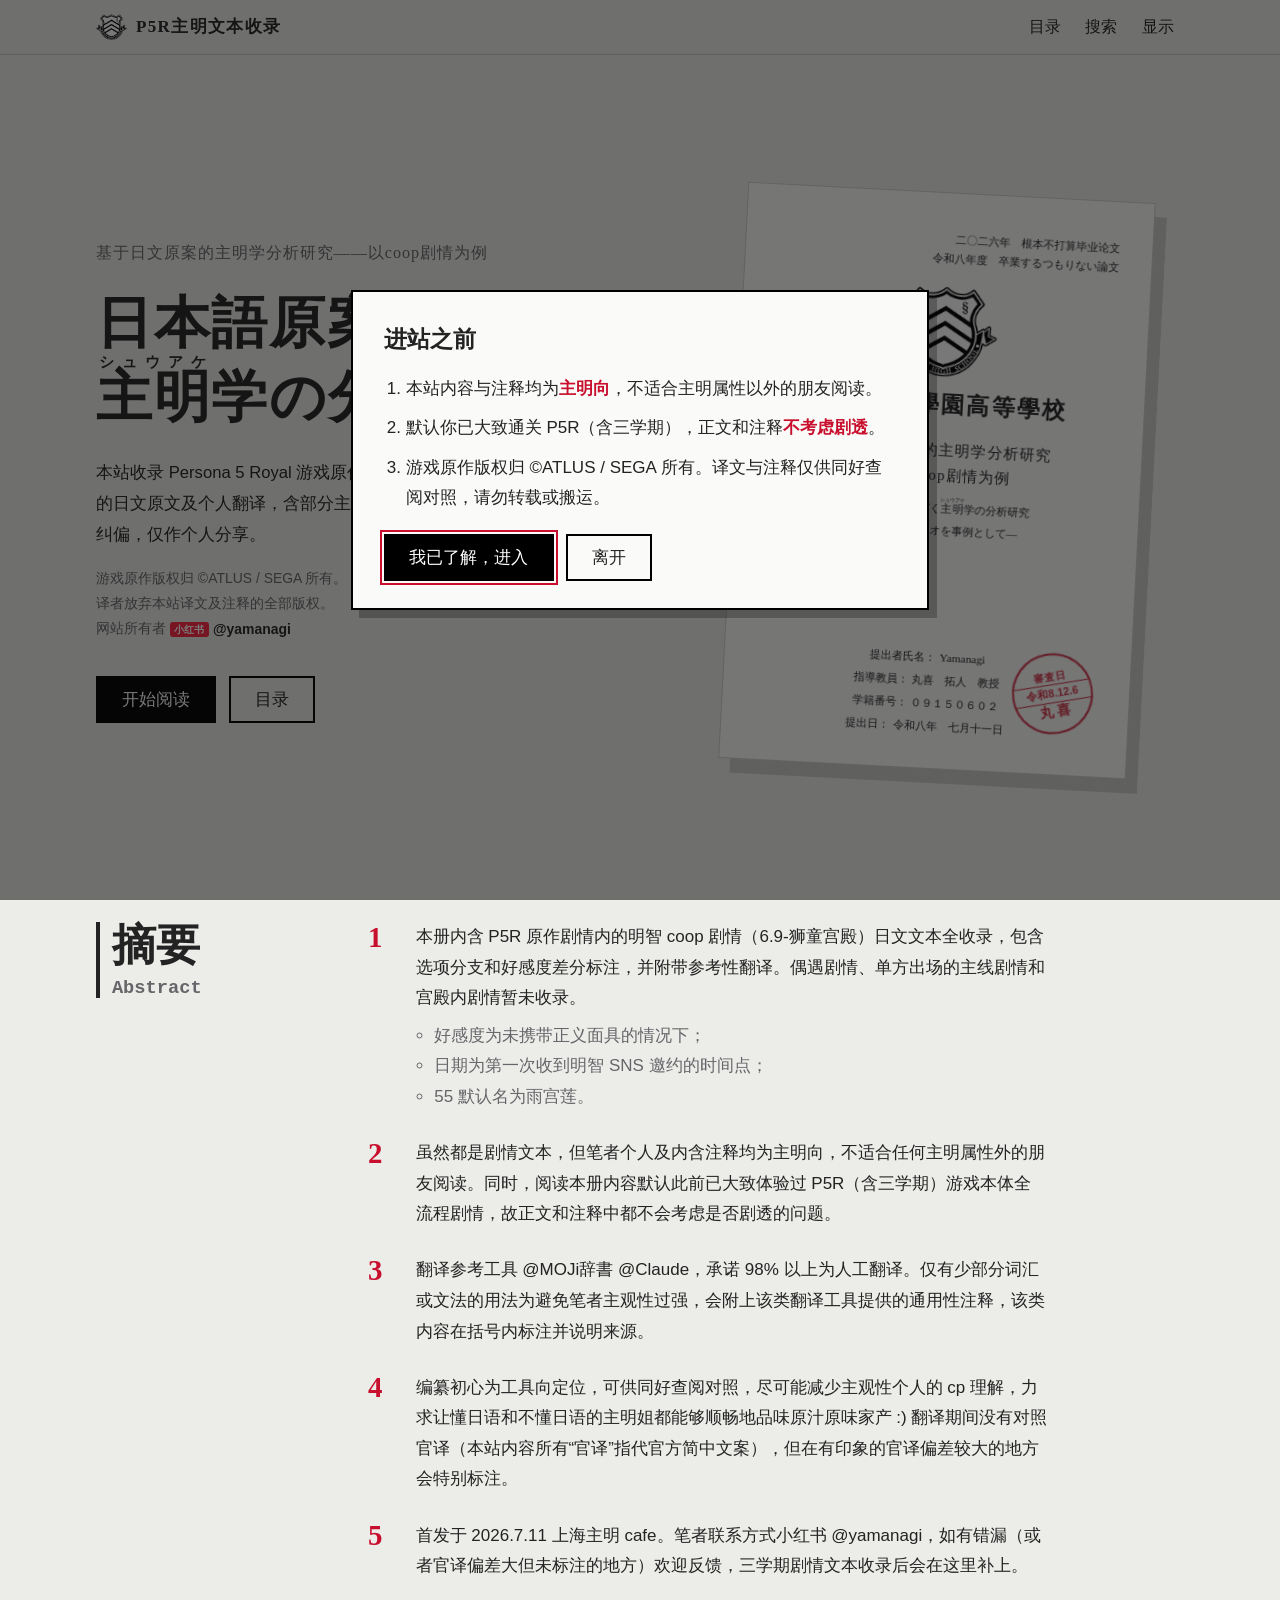
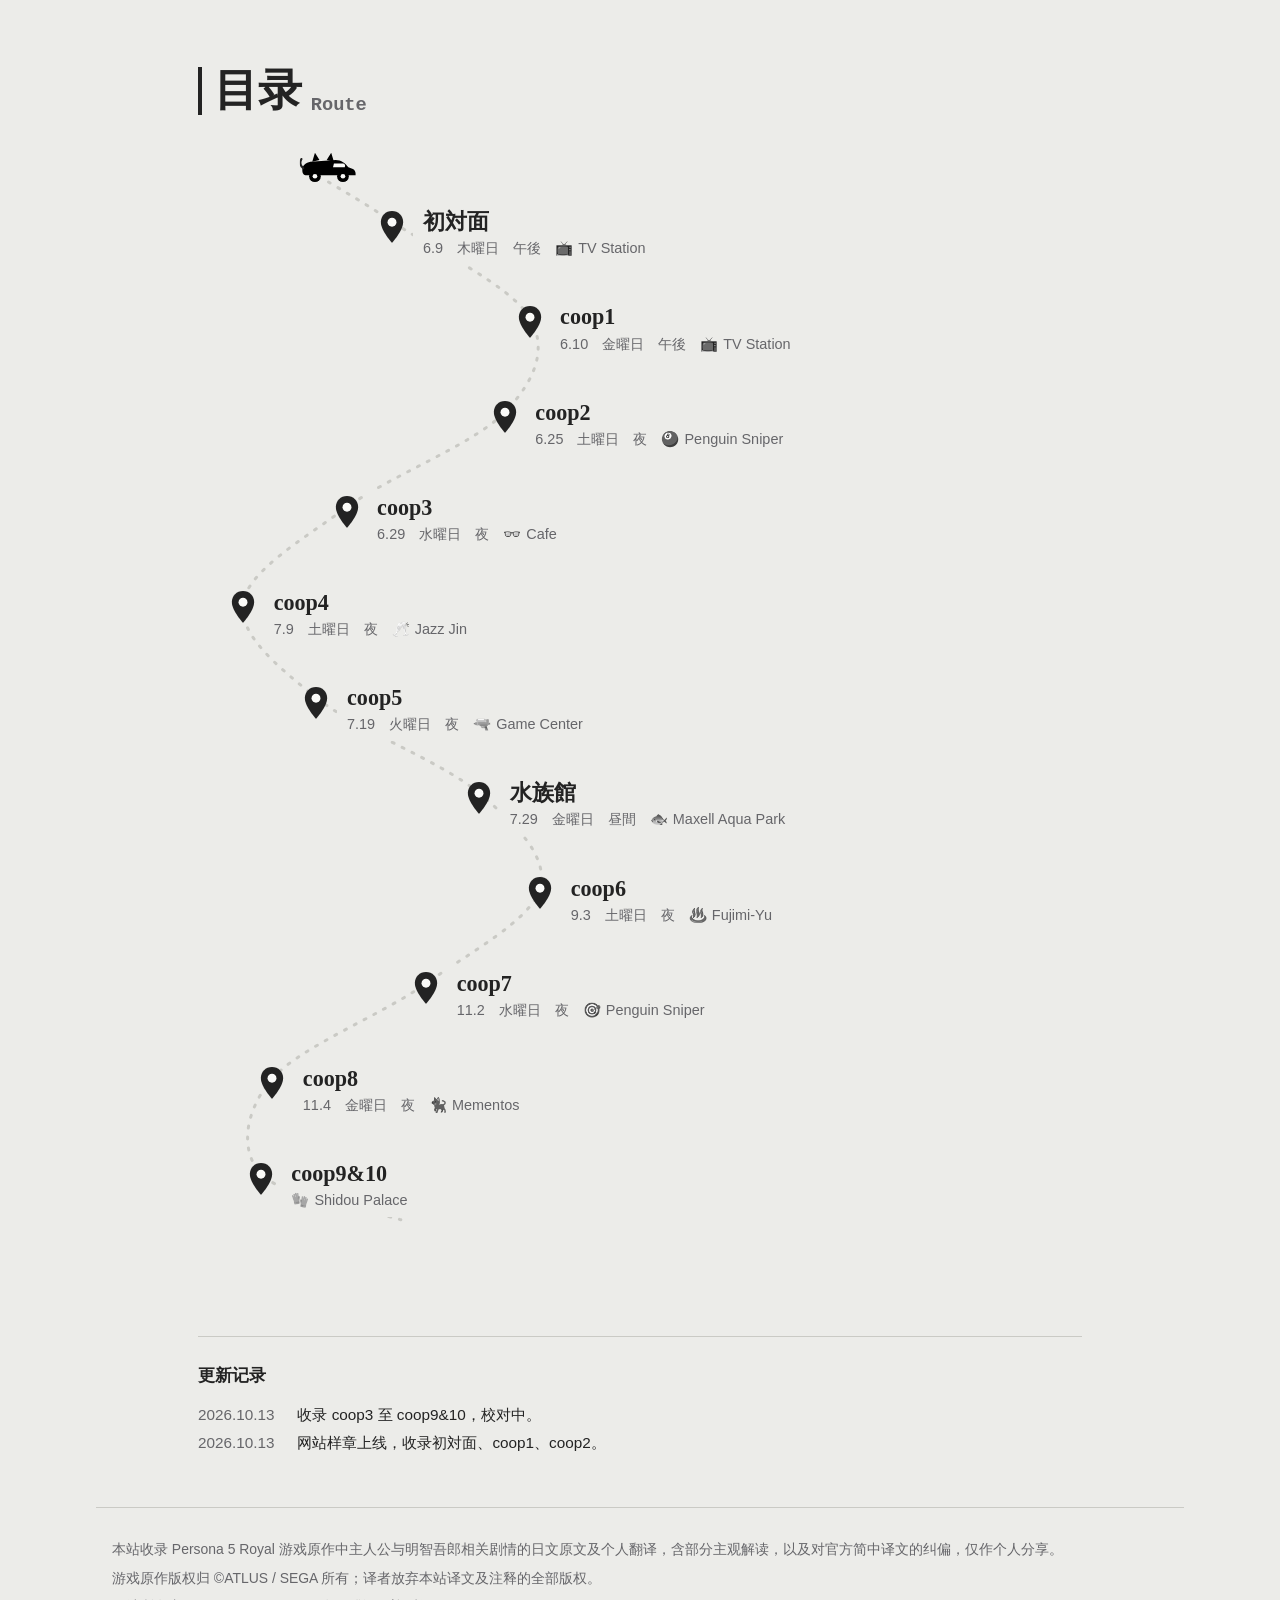
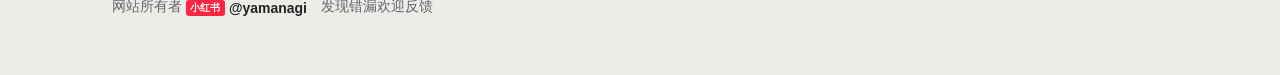
==== index.html @ 6712c5bb "P5R主明文本收录：首个测试版 收录初対面至 coop9&10 全部明智 coop 剧情的日文原文与中文参考译文。  Co-Authored-By: Claude Opus 5.5 <noreply@" ====
<!doctype html>
<html lang="zh-CN">
<head>
<meta charset="utf-8">
<meta name="viewport" content="width=device-width, initial-scale=1">
<meta name="robots" content="noindex, nofollow, noarchive">
<meta name="description" content="P5R 明智 coop 剧情日文原文与中文参考译文对照。">
<title>P5R主明文本收录</title>
<link rel="icon" href="assets/crest-96.png">
<link rel="stylesheet" href="assets/style.css?v=15">
</head>
<body>

<svg width="0" height="0" style="position:absolute" aria-hidden="true">
  <symbol id="pin" viewBox="0 0 24 32">
    <path d="M12 1C6 1 1.5 5.6 1.5 11.4 1.5 19.6 12 31 12 31s10.5-11.4 10.5-19.6C22.5 5.6 18 1 12 1Z"/>
    <circle cx="12" cy="11.5" r="4.2" fill="var(--sheet)"/>
  </symbol>
  <symbol id="catcar" viewBox="0 0 64 40">
    <path d="M14 15 17 5 22 13ZM30 13 35 5 38 15Z"/>
    <path d="M8 30C4 30 3 27 3 24 3 19 7 16 12 15L40 13C46 13 51 17 54 21L59 23C61 24 62 26 62 28V30Z"/>
    <path d="M4 22C1 20 0 16 2 12" fill="none" stroke="currentColor" stroke-width="2.4" stroke-linecap="round"/>
    <circle cx="17" cy="31" r="6.5"/><circle cx="17" cy="31" r="2.6" fill="var(--sheet)"/>
    <circle cx="48" cy="31" r="6.5"/><circle cx="48" cy="31" r="2.6" fill="var(--sheet)"/>
    <path d="M38 17H48C50 17 51 19 50 21H37Z" fill="var(--sheet)"/>
  </symbol>
</svg>

<a class="skip" href="#main">跳到正文</a>
<div class="read-progress" aria-hidden="true"></div>

<header class="site-head">
  <a class="brand" href="#/">
    <img class="brand-crest" src="assets/crest-96.png" alt="" width="30" height="26">
    <span>P5R主明文本收录</span>
  </a>
  <a class="now-chip" href="#main" hidden></a>
  <nav class="head-nav" aria-label="站点">
    <a href="#/toc">目录</a>
    <button type="button" data-open="search">搜索</button>
    <button type="button" data-open="settings">显示</button>
  </nav>
</header>

<main id="main" tabindex="-1"></main>

<footer class="site-foot">
  <p>本站收录 Persona 5 Royal 游戏原作中主人公与明智吾郎相关剧情的日文原文及个人翻译，含部分主观解读，以及对官方简中译文的纠偏，仅作个人分享。</p>
  <p>游戏原作版权归 ©ATLUS / SEGA 所有；译者放弃本站译文及注释的全部版权。</p>
  <p>网站所有者 <a class="xhs" href="https://xhslink.cn/o/3fhvT1euOXe" target="_blank" rel="noopener noreferrer"><span class="xhs-logo" aria-hidden="true">小红书</span>@yamanagi</a>　发现错漏欢迎反馈</p>
</footer>

<!-- 首页 -->
<template id="tpl-home">
  <section class="hero" aria-labelledby="hero-title">
    <div class="hero-text">
      <p class="hero-kicker">基于日文原案的主明学分析研究——以coop剧情为例</p>
      <h1 class="hero-title" id="hero-title" lang="ja">日本語原案に基づく<br><ruby>主明<rt>シュウアケ</rt></ruby>学の分析研究</h1>
      <p class="hero-sub">本站收录 Persona 5 Royal 游戏原作中主人公与明智吾郎相关剧情的日文原文及个人翻译，含部分主观解读，以及对官方简中译文的纠偏，仅作个人分享。</p>
      <p class="hero-legal">游戏原作版权归 ©ATLUS / SEGA 所有。<br>译者放弃本站译文及注释的全部版权。<br>网站所有者 <a class="xhs" href="https://xhslink.cn/o/3fhvT1euOXe" target="_blank" rel="noopener noreferrer"><span class="xhs-logo" aria-hidden="true">小红书</span>@yamanagi</a></p>
      <div class="hero-cta">
        <a class="btn-primary" data-resume href="#/read/shotaimen">开始阅读</a>
        <a class="btn-plain" href="#/toc">目录</a>
      </div>
    </div>
    <div class="hero-visual">
      <div class="cover-sheet" lang="ja">
        <p class="cs-year">二〇二六年　根本不打算毕业论文<br>令和八年度　卒業するつもりない論文</p>
        <img class="cs-crest" src="assets/crest.png" alt="私立秀尽學園高等學校 校徽" width="560" height="485">
        <p class="cs-school">私立秀尽學園高等學校</p>
        <p class="cs-title" lang="zh-CN">基于日文原案的主明学分析研究<span>——以coop剧情为例</span></p>
        <p class="cs-title-ja">日本語原案に基づく<ruby>主明<rt>シュウアケ</rt></ruby>学の分析研究<span>―コープシナリオを事例として―</span></p>
        <dl class="cs-meta">
          <div><dt>提出者氏名</dt><dd>Yamanagi</dd></div>
          <div><dt>指導教員</dt><dd>丸喜　拓人　教授</dd></div>
          <div><dt>学籍番号</dt><dd>０９１５０６０２</dd></div>
          <div><dt>提出日</dt><dd>令和八年　七月十一日</dd></div>
        </dl>
        <span class="hanko" aria-hidden="true">
          <span class="hk-top">審査日</span>
          <span class="hk-date" data-today>令和8.7.11</span>
          <span class="hk-name">丸喜</span>
        </span>
      </div>
    </div>
  </section>


  <section class="abstract" aria-labelledby="abs-title">
    <h2 class="sec-title" id="abs-title">摘要<span lang="en">Abstract</span></h2>
    <ol class="abs-list">
      <li>本册内含 P5R 原作剧情内的明智 coop 剧情（6.9-狮童宫殿）日文文本全收录，包含选项分支和好感度差分标注，并附带参考性翻译。偶遇剧情、单方出场的主线剧情和宫殿内剧情暂未收录。
        <ul>
          <li>好感度为未携带正义面具的情况下；</li>
          <li>日期为第一次收到明智 SNS 邀约的时间点；</li>
          <li>55 默认名为雨宫莲。</li>
        </ul>
      </li>
      <li>虽然都是剧情文本，但笔者个人及内含注释均为主明向，不适合任何主明属性外的朋友阅读。同时，阅读本册内容默认此前已大致体验过 P5R（含三学期）游戏本体全流程剧情，故正文和注释中都不会考虑是否剧透的问题。</li>
      <li>翻译参考工具 @MOJi辞書 @Claude，承诺 98% 以上为人工翻译。仅有少部分词汇或文法的用法为避免笔者主观性过强，会附上该类翻译工具提供的通用性注释，该类内容在括号内标注并说明来源。</li>
      <li>编纂初心为工具向定位，可供同好查阅对照，尽可能减少主观性个人的 cp 理解，力求让懂日语和不懂日语的主明姐都能够顺畅地品味原汁原味家产 :) 翻译期间没有对照官译（本站内容所有“官译”指代官方简中文案），但在有印象的官译偏差较大的地方会特别标注。</li>
      <li>首发于 2026.7.11 上海主明 cafe。笔者联系方式小红书 @yamanagi，如有错漏（或者官译偏差大但未标注的地方）欢迎反馈，三学期剧情文本收录后会在这里补上。</li>
    </ol>
  </section>

  <section class="toc" id="toc" aria-labelledby="toc-title">
    <h2 class="sec-title" id="toc-title">目录<span lang="en">Route</span></h2>
    <div class="route-wrap">
      <svg class="route-line" aria-hidden="true"><path class="route-base"/><path class="route-done"/></svg>
      <svg class="route-car" aria-hidden="true"><use href="#catcar"/></svg>
      <ol class="route" id="route"></ol>
    </div>
  </section>

  <section class="log" aria-labelledby="log-title">
    <h2 class="log-title" id="log-title">更新记录</h2>
    <ul class="log-list">
      <li><time datetime="2026-10-13">2026.10.13</time>收录 coop3 至 coop9&amp;10，校对中。</li>
      <li><time datetime="2026-10-13">2026.10.13</time>网站样章上线，收录初対面、coop1、coop2。</li>
    </ul>
  </section>
</template>

<!-- 阅读页 -->
<template id="tpl-reader">
  <article class="reader">
    <header class="ch-head">
      <h1 class="stamp" id="ch-title"></h1>
      <p class="ch-place"></p>
    </header>
    <div class="toolbar" role="toolbar" aria-label="阅读设置">
      <div class="seg" role="group" aria-label="显示语言">
        <button type="button" data-mode="pair">对照</button>
        <button type="button" data-mode="zh">中文</button>
        <button type="button" data-mode="ja" lang="ja">日本語</button>
      </div>
      <button type="button" class="tg" data-toggle="notes">注释</button>
      <button type="button" class="tg" data-toggle="allopts">选项全展开</button>
      <button type="button" class="tb-chapters" data-open="chapters">章节</button>
      <span class="hint">点日文句子可看译文</span>
    </div>
    <div class="ch-body"></div>
    <nav class="ch-end" aria-label="章节"></nav>
  </article>
</template>

<!-- 换日过场 -->
<div class="daychange" aria-hidden="true" hidden>
  <div class="dc-band"></div>
  <div class="dc-old"></div>
  <div class="dc-new"></div>
</div>

<!-- 发言操作菜单 -->
<div class="turn-menu" role="menu" hidden>
  <button type="button" role="menuitem" data-act="copy">复制这句</button>
  <button type="button" role="menuitem" data-act="link">复制链接</button>
</div>
<div class="toast" role="status" aria-live="polite"></div>

<!-- 成就（仿 Steam 解锁提示） -->
<div class="achv" role="status" aria-live="polite" hidden></div>

<!-- 进站须知 -->
<dialog id="gate" class="dlg gate" aria-labelledby="gate-title">
  <h2 id="gate-title">进站之前</h2>
  <ol>
    <li>本站内容与注释均为<strong>主明向</strong>，不适合主明属性以外的朋友阅读。</li>
    <li>默认你已大致通关 P5R（含三学期），正文和注释<strong>不考虑剧透</strong>。</li>
    <li>游戏原作版权归 ©ATLUS / SEGA 所有。译文与注释仅供同好查阅对照，请勿转载或搬运。</li>
  </ol>
  <div class="dlg-actions">
    <button type="button" class="btn-primary" data-gate="ok">我已了解，进入</button>
    <button type="button" class="btn-plain" data-gate="leave">离开</button>
  </div>
</dialog>

<!-- 章节抽屉 -->
<dialog id="chapters" class="drawer" aria-labelledby="drawer-title">
  <div class="drawer-head">
    <h2 id="drawer-title">章节</h2>
    <form method="dialog"><button class="btn-plain">关闭</button></form>
  </div>
  <ol class="drawer-list"></ol>
</dialog>

<!-- 搜索 -->
<dialog id="search" class="dlg search" aria-labelledby="search-title">
  <form method="dialog" class="search-form" role="search">
    <h2 id="search-title" class="visually-hidden">搜索</h2>
    <input type="search" name="q" autocomplete="off" placeholder="搜日文或中文，比如「探偵の勘」" aria-label="搜索内容">
    <button type="submit" class="btn-plain" value="close">关闭</button>
  </form>
  <p class="search-status" aria-live="polite"></p>
  <div class="search-results"></div>
</dialog>

<!-- 显示设置 -->
<dialog id="settings" class="dlg settings" aria-labelledby="settings-title">
  <h2 id="settings-title">显示</h2>
  <fieldset>
    <legend>字号</legend>
    <label><input type="radio" name="size" value="s">小</label>
    <label><input type="radio" name="size" value="m">中</label>
    <label><input type="radio" name="size" value="l">大</label>
  </fieldset>
  <fieldset>
    <legend>配色</legend>
    <label><input type="radio" name="theme" value="auto">跟随系统</label>
    <label><input type="radio" name="theme" value="light">浅色</label>
    <label><input type="radio" name="theme" value="dark">深色</label>
  </fieldset>
  <form method="dialog" class="dlg-actions"><button class="btn-plain">完成</button></form>
</dialog>

<script src="assets/app.js?v=15"></script>
</body>
</html>
---- assets/style.css ----
/* P5R主明文本收录 —— 明智 coop 日中对照
   基调：印刷纸本的黑白灰 + P5 红点缀。
   动效只用在「剧情里发生了什么」或「读者做了什么」的地方：换日、收到 SNS、coop 升级、选择选项、翻页。 */

:root {
  --desk: #ECECE9;
  --sheet: #FAFAF8;
  --ink: #232323;
  --ink-soft: #66666A;
  --rule: #CACAC5;
  --panel: #E3E3DF;
  --red: #C8102E;
  --red-fixed: #D0102B;
  --choice-bg: #000;
  --choice-fg: #FFF;
  --mark: rgba(200, 16, 46, .16);
  --hl: rgba(200, 16, 46, .07);

  --fs: 17px;
  --gutter: 2.5rem;
  --head-h: 3.25rem;
  --wide: 64rem;
  --ease-out: cubic-bezier(.16, 1, .3, 1);
  --ease-snap: cubic-bezier(.7, 0, .2, 1);
  --ease-pop: cubic-bezier(.2, 1.5, .45, 1);

  --sans-zh: "PingFang SC", "Hiragino Sans GB", "Microsoft YaHei", "Noto Sans CJK SC", "Source Han Sans SC", sans-serif;
  --sans-ja: "Hiragino Sans", "Hiragino Kaku Gothic ProN", "Yu Gothic", YuGothic, Meiryo, "Noto Sans CJK JP", "Source Han Sans JP", sans-serif;
  --serif-zh: "Songti SC", STSong, SimSun, "Noto Serif CJK SC", "Source Han Serif SC", serif;
  --serif-ja: "Hiragino Mincho ProN", "Yu Mincho", YuMincho, "Noto Serif CJK JP", "Source Han Serif JP", serif;
  --typewriter: "American Typewriter", "Courier New", Courier, monospace;

  color-scheme: light;
}

@media (prefers-color-scheme: dark) {
  :root:not([data-theme="light"]) {
    --desk: #151515;
    --sheet: #1D1D1C;
    --ink: #E6E6E2;
    --ink-soft: #A2A29E;
    --rule: #3A3A38;
    --panel: #292927;
    --red: #FF5263;
    --choice-bg: #F2F2F0;
    --choice-fg: #000;
    --mark: rgba(255, 82, 99, .24);
    --hl: rgba(255, 82, 99, .1);
    color-scheme: dark;
  }
}
:root[data-theme="dark"] {
  --desk: #151515;
  --sheet: #1D1D1C;
  --ink: #E6E6E2;
  --ink-soft: #A2A29E;
  --rule: #3A3A38;
  --panel: #292927;
  --red: #FF5263;
  --choice-bg: #F2F2F0;
  --choice-fg: #000;
  --mark: rgba(255, 82, 99, .24);
  --hl: rgba(255, 82, 99, .1);
  color-scheme: dark;
}
:root[data-size="s"] { --fs: 15.5px; }
:root[data-size="l"] { --fs: 19px; }

/* ---------- 基础 ---------- */
*, *::before, *::after { box-sizing: border-box; }
html { font-size: var(--fs); -webkit-text-size-adjust: 100%; scroll-padding-top: calc(var(--head-h) + 4rem); }
body {
  margin: 0;
  background: var(--desk);
  color: var(--ink);
  font-family: var(--sans-zh);
  line-height: 1.8;
  font-kerning: normal;
}
[lang="ja"] { font-family: var(--sans-ja); }
[lang="en"] { font-family: var(--typewriter); }
a { color: inherit; }
button, input { font: inherit; color: inherit; }
button { cursor: pointer; }
img { max-width: 100%; height: auto; }
:focus-visible { outline: 2px solid var(--red); outline-offset: 2px; }
main:focus { outline: none; }
.visually-hidden { position: absolute; width: 1px; height: 1px; overflow: hidden; clip: rect(0 0 0 0); white-space: nowrap; }
.skip { position: absolute; left: 16px; top: -3rem; z-index: 90; background: var(--choice-bg); color: var(--choice-fg); padding: .3rem .8rem; }
.skip:focus { top: .5rem; }

.btn-primary, .btn-plain {
  display: inline-block;
  padding: .5em 1.4em;
  border: 2px solid var(--choice-bg);
  text-decoration: none;
  line-height: 1.5;
  white-space: nowrap;
  background: transparent;
  transition: transform .18s var(--ease-out), background-color .18s, border-color .18s, color .18s;
}
.btn-primary { background: var(--choice-bg); color: var(--choice-fg); }
.btn-primary:hover { background: var(--red); border-color: var(--red); color: #fff; }
.btn-plain:hover { border-color: var(--red); color: var(--red); }
.btn-primary:active, .btn-plain:active { transform: translateY(1px) scale(.98); }

.skeleton {
  display: inline-block;
  width: 100%;
  height: 1em;
  vertical-align: middle;
  background: linear-gradient(90deg, var(--panel) 25%, var(--rule) 50%, var(--panel) 75%);
  background-size: 200% 100%;
}
.skeleton.short { width: 60%; }
@media (prefers-reduced-motion: no-preference) {
  .skeleton { animation: shimmer 1.3s linear infinite; }
  @keyframes shimmer { to { background-position: -200% 0; } }
}

/* ---------- 页眉页脚 ---------- */
.site-head {
  position: sticky;
  top: 0;
  z-index: 30;
  height: var(--head-h);
  display: flex;
  align-items: center;
  gap: 1rem;
  padding: 0 max(16px, calc((100vw - var(--wide)) / 2));
  background: var(--desk);
  border-bottom: 1px solid var(--rule);
  view-transition-name: site-head;
}
.brand { display: flex; align-items: center; gap: .55rem; min-width: 0; text-decoration: none; font-family: var(--serif-zh); font-weight: 700; letter-spacing: .08em; }
.brand-crest { width: 1.8rem; height: auto; flex-shrink: 0; }
.brand span, .head-nav a, .head-nav button, .now-chip { white-space: nowrap; }
.now-chip {
  display: inline-flex;
  align-items: center;
  gap: .5rem;
  padding: .1rem .9rem .15rem .7rem;
  background: var(--choice-bg);
  color: var(--choice-fg);
  font-size: .82rem;
  text-decoration: none;
  clip-path: polygon(4% 0, 100% 0, 96% 100%, 0 100%);
}
.now-chip[hidden] { display: none; }
.now-chip b { font-family: "Arial Black", Impact, sans-serif; letter-spacing: .02em; }
@media (prefers-reduced-motion: no-preference) {
  .now-chip:not([hidden]) { animation: chip-in .3s var(--ease-out); }
  @keyframes chip-in { from { opacity: 0; transform: translateY(-.6rem) skewX(-10deg); } }
}
.head-nav { display: flex; gap: .25rem; flex-shrink: 0; margin-left: auto; }
.head-nav a, .head-nav button { border: 0; background: none; padding: .3rem .6rem; text-decoration: none; font-size: .94rem; }
.head-nav a:hover, .head-nav button:hover { color: var(--red); }

.read-progress {
  position: fixed;
  left: 0;
  right: 0;
  top: calc(var(--head-h) - 1px);
  z-index: 31;
  height: 3px;
  background: var(--red);
  transform-origin: 0 50%;
  transform: scaleX(0);
  pointer-events: none;
  display: none;
}
body.reading .read-progress { display: block; }
@supports (animation-timeline: scroll()) {
  body.reading .read-progress { animation: progress linear both; animation-timeline: scroll(root block); }
  @keyframes progress { to { transform: scaleX(1); } }
}

main { display: block; min-height: 70vh; padding: 2rem 16px 3rem; }
.site-foot { max-width: var(--wide); margin: 0 auto; padding: 1.5rem 16px 3rem; border-top: 1px solid var(--rule); color: var(--ink-soft); font-size: .82rem; }
.site-foot p { margin: .2rem 0; }

/* 页面切换：P5 式斜切 */
@media (prefers-reduced-motion: no-preference) {
  ::view-transition-old(root) { animation: vt-old .46s var(--ease-snap) both; }
  ::view-transition-new(root) { animation: vt-new .46s var(--ease-snap) both; }
  @keyframes vt-old { to { transform: translateX(-3%); opacity: .5; } }
  @keyframes vt-new {
    from { clip-path: polygon(0 0, 0 0, -30% 100%, -30% 100%); }
    to { clip-path: polygon(0 0, 130% 0, 100% 100%, -30% 100%); }
  }
}

/* ---------- 首页：主视觉 ---------- */
.hero {
  max-width: var(--wide);
  min-height: min(46rem, calc(100dvh - var(--head-h) - 2rem));
  margin: 0 auto 3rem;
  display: grid;
  grid-template-columns: 1.1fr 1fr;
  align-items: center;
  gap: 3rem;
}
.hero-kicker { margin: 0 0 1.1rem; font-family: var(--serif-zh); font-size: .95rem; letter-spacing: .06em; color: var(--ink-soft); }
.hero-title { margin: 0; font-family: var(--serif-ja); font-size: clamp(2.2rem, 4.4vw, 3.4rem); font-weight: 800; line-height: 1.32; letter-spacing: .03em; }
.hero-title rt { font-size: .26em; font-weight: 600; letter-spacing: .12em; }
.hero-sub { max-width: 30em; margin: 1.4rem 0 0; font-size: .98rem; line-height: 1.85; }
.hero-legal { max-width: 34em; margin: .9rem 0 0; color: var(--ink-soft); font-size: .82rem; line-height: 1.8; }
.xhs { display: inline-flex; align-items: center; gap: .3em; color: var(--ink); text-decoration: none; font-weight: 600; }
.xhs:hover { color: var(--red); }
.xhs-logo { display: inline-block; padding: .08em .38em; border-radius: 3px; background: #FF2442; color: #fff; font-size: .72em; font-weight: 700; line-height: 1.35; letter-spacing: .04em; }
.hero-cta { display: flex; flex-wrap: wrap; gap: .8rem; margin-top: 2rem; }

.hero-visual { display: grid; place-items: center; perspective: 1100px; padding: 1rem 0; }
.cover-sheet {
  --rx: 0deg;
  --ry: 0deg;
  position: relative;
  width: min(100%, 24rem);
  aspect-ratio: 210 / 297;
  padding: 2.2rem 1.9rem 1.8rem;
  display: flex;
  flex-direction: column;
  align-items: center;
  text-align: center;
  background: #FBFBFA;
  color: #222;
  border: 1px solid #CFCFCB;
  box-shadow: 12px 14px 0 rgba(0, 0, 0, .14);
  font-family: var(--serif-ja);
  font-size: .78rem;
  line-height: 1.7;
  transform: rotate(3deg) rotateX(var(--rx)) rotateY(var(--ry));
  transition: transform .6s var(--ease-out);
}
.cover-sheet.tracking { transition-duration: .12s; }
.cover-sheet [lang="zh-CN"] { font-family: var(--serif-zh); }
.cs-year { align-self: flex-end; margin: 0; text-align: right; font-size: .82em; }
.cs-crest { width: 6.2rem; margin: 1.1rem 0 .7rem; }
.cs-school { margin: 0; font-size: 1.75em; font-weight: 700; letter-spacing: .1em; line-height: 1.3; }
.cs-title { margin: 1.1rem 0 0; font-size: 1.12em; letter-spacing: .08em; line-height: 1.7; }
.cs-title span, .cs-title-ja span { display: block; }
.cs-title-ja { margin: .5rem 0 0; font-size: .86em; line-height: 1.9; }
.cs-title-ja rt { font-size: .4em; letter-spacing: 0; }
.cs-meta { margin: auto 0 0; font-size: .86em; line-height: 2; }
.cs-meta div { display: flex; justify-content: center; gap: .3em; }
.cs-meta dt::after { content: "："; }
.cs-meta dd { margin: 0; }
/* 仿日式日付印：上「審査日」、中间当天日期、下「丸喜」 */
.hanko {
  position: absolute;
  right: 9%;
  bottom: 7%;
  width: 5em;
  height: 5em;
  display: grid;
  grid-template-rows: 1fr auto 1fr;
  overflow: hidden;
  border: .17em solid var(--red-fixed);
  border-radius: 50%;
  color: var(--red-fixed);
  font-family: var(--sans-ja);
  font-size: .95rem;
  line-height: 1;
  text-align: center;
  transform: rotate(-12deg);
  opacity: .88;
  mix-blend-mode: multiply;
}
.hk-top { align-self: end; padding-bottom: .22em; font-size: .62em; font-weight: 700; letter-spacing: .12em; }
.hk-date { padding: .3em 0 .26em; border-top: .1em solid; border-bottom: .1em solid; font-size: .66em; font-weight: 800; letter-spacing: .01em; font-variant-numeric: tabular-nums; white-space: nowrap; }
.hk-name { align-self: start; padding-top: .2em; font-family: var(--serif-ja); font-size: .86em; font-weight: 800; letter-spacing: .18em; text-indent: .18em; }
@media (prefers-reduced-motion: no-preference) {
  .hanko { animation: hanko .5s var(--ease-pop) .8s both; }
  @keyframes hanko { from { opacity: 0; transform: rotate(-26deg) scale(2.3); } }
}


/* ---------- 首页：摘要 ---------- */
.sec-title {
  display: flex;
  align-items: baseline;
  gap: .2em;
  margin: 0 0 1.8rem;
  padding-left: .7rem;
  border-left: 4px solid var(--ink);
  font-family: var(--serif-zh);
  font-size: 2.6rem;
  font-weight: 700;
  line-height: 1.1;
}
.sec-title span { font-size: 1.1rem; color: var(--ink-soft); transform: translateY(.25em); }
.abstract { max-width: var(--wide); margin: 0 auto 5rem; display: grid; grid-template-columns: 13rem 1fr; gap: 1rem 3rem; align-items: start; }
.abstract .sec-title { position: sticky; top: calc(var(--head-h) + 2rem); flex-direction: column; gap: .4rem; }
.abstract .sec-title span { transform: none; }
.abs-list { counter-reset: abs; list-style: none; margin: 0; padding: 0; display: grid; gap: 1.5rem; max-width: 40rem; }
.abs-list > li { counter-increment: abs; position: relative; padding-left: 2.8rem; }
.abs-list > li::before {
  content: counter(abs);
  position: absolute;
  left: 0;
  top: -.15rem;
  font-family: Georgia, "Times New Roman", serif;
  font-size: 1.7rem;
  font-weight: 700;
  line-height: 1.2;
  color: var(--red);
}
.abs-list ul { margin: .4rem 0 0; padding-left: 1.1em; color: var(--ink-soft); }

/* ---------- 首页：路线图目录 ---------- */
.toc { max-width: 52rem; margin: 0 auto 4rem; }
.route-wrap { position: relative; }
.route-line, .route-car { position: absolute; pointer-events: none; }
.route-line { inset: 0; width: 100%; height: 100%; overflow: visible; }
.route-line path { fill: none; stroke-linecap: round; }
.route-base { stroke: var(--rule); stroke-width: 3; stroke-dasharray: 2 9; }
.route-done { stroke: var(--ink); stroke-width: 3.5; }
.route-car { left: 0; top: 0; width: 3.4rem; height: 2.2rem; color: var(--ink); offset-anchor: 50% 92%; offset-rotate: 0deg; z-index: 2; }
.route { position: relative; z-index: 1; list-style: none; margin: 0; padding: 3.4rem 0 1rem; }
.stop { --x: var(--xd); position: relative; min-height: 5.6rem; }
.pin {
  position: absolute;
  left: var(--x);
  top: .35rem;
  width: 1.5rem;
  height: 2rem;
  color: var(--ink);
  fill: currentColor;
  transform: translateX(-50%);
  transition: transform .25s var(--ease-pop), color .2s;
}
.stop.off .pin { color: var(--rule); }
.stop.here .pin { color: var(--red); }
.stop-link {
  position: relative;
  isolation: isolate;
  display: inline-block;
  margin-left: calc(var(--x) + 1.2rem);
  padding: .15rem .9rem .35rem .6rem;
  background: var(--desk);
  text-decoration: none;
  line-height: 1.45;
}
a.stop-link::before {
  content: "";
  position: absolute;
  inset: 0;
  z-index: -1;
  background: var(--choice-bg);
  transform: scaleX(0) skewX(-12deg);
  transform-origin: left;
  transition: transform .28s var(--ease-snap);
}
a.stop-link:hover::before, a.stop-link:focus-visible::before { transform: scaleX(1) skewX(-12deg); }
a.stop-link:hover, a.stop-link:focus-visible { color: var(--choice-fg); }
a.stop-link:hover .stop-meta, a.stop-link:focus-visible .stop-meta { color: inherit; }
.stop:has(a.stop-link:hover) .pin { transform: translate(-50%, -.35rem); color: var(--red); }
.stop-title { display: block; font-family: var(--serif-ja); font-size: 1.3rem; font-weight: 700; }
.stop-meta { display: block; font-size: .85rem; color: var(--ink-soft); }
.stop-place { display: inline-flex; gap: .35em; align-items: baseline; }
.stop-ico { filter: grayscale(1); }
.stop.off .stop-link { color: var(--ink-soft); }
.stop-tag { margin-left: .6em; padding: 0 .45em; font-family: var(--sans-zh); font-size: .72rem; font-weight: 400; vertical-align: .2em; border: 1px solid var(--rule); }
.stop.here .stop-tag { border-color: var(--red); color: var(--red); }
a.stop-link:hover .stop-tag { border-color: currentColor; color: inherit; }

.log { max-width: 52rem; margin: 0 auto; padding-top: 1.4rem; border-top: 1px solid var(--rule); }
.log-title { margin: 0 0 .6rem; font-size: 1rem; }
.log-list { margin: 0; padding: 0; list-style: none; font-size: .9rem; }
.log-list time { display: inline-block; min-width: 6.5em; color: var(--ink-soft); font-variant-numeric: tabular-nums; }

/* ---------- 剪报拼贴字 ---------- */
.stamp { display: flex; flex-wrap: wrap; align-items: flex-end; gap: .25em .9em; margin: 0; font-size: 1rem; font-weight: 400; line-height: 1; }
.stamp-row { display: flex; align-items: flex-end; flex-wrap: wrap; gap: .06em; }
.stamp-row.big { font-size: 3.6em; }
.stamp-row.mid { font-size: 1.9em; }
.stamp-row.title { font-size: 2.7em; flex-basis: 100%; margin-top: .2em; }
.stamp-sub { display: flex; flex-direction: column; align-items: flex-start; gap: .18em; }
.tile {
  display: inline-grid;
  place-items: center;
  min-width: .78em;
  padding: .06em .1em .02em;
  font-size: var(--ts, 1em);
  line-height: 1;
  transform: rotate(var(--r, 0deg)) translateY(var(--y, 0));
  box-shadow: 0 0 0 .05em #fff, 0 0 0 .085em #000;
}
.tile.v-ink { background: #000; color: #fff; }
.tile.v-paper { background: #fff; color: #000; }
.tile.v-gray { background: #8D8D8A; color: #fff; }
.tile.v-out { background: #fff; color: #000; outline: .045em solid #000; outline-offset: -.13em; }
.tile.v-red { background: var(--red-fixed); color: #fff; }
.tile.band { padding: .12em .3em .06em; letter-spacing: .02em; }
.tile-gap { width: .3em; }
@media (prefers-reduced-motion: no-preference) {
  .stamp.play .tile { animation: slap .42s var(--ease-pop) both; animation-delay: calc(var(--i) * 32ms); }
  @keyframes slap { from { opacity: 0; transform: rotate(calc(var(--r, 0deg) * 4)) translateY(-.3em) scale(1.7); } }
}

/* ---------- 换日过场（仿 P5 日历） ---------- */
.daychange {
  position: fixed;
  inset: 0;
  z-index: 70;
  display: grid;
  place-items: center;
  overflow: hidden;
  background: var(--red-fixed);
  cursor: pointer;
  clip-path: polygon(0 0, 0 0, -20% 100%, -20% 100%);
}
.daychange[hidden] { display: none; }
.dc-band { position: absolute; left: -10%; right: -10%; top: 36%; height: 30%; background: #000; transform: rotate(-7deg) scaleX(0); transform-origin: left center; }
.dc-old, .dc-new { grid-area: 1 / 1; position: relative; font-size: clamp(.9rem, 2.2vw, 1.7rem); }
.dc-new { visibility: hidden; }
.daychange .stamp { font-size: inherit; justify-content: center; }
.daychange.in { animation: dc-in .32s var(--ease-snap) forwards; }
.daychange.in .dc-band { animation: dc-band .36s .1s var(--ease-snap) forwards; }
.daychange.flip .dc-old { animation: dc-old .3s var(--ease-snap) forwards; }
.daychange.flip .dc-new { visibility: visible; }
.daychange.out { animation: dc-out .38s var(--ease-snap) forwards; }
@keyframes dc-in { to { clip-path: polygon(0 0, 120% 0, 100% 100%, -20% 100%); } }
@keyframes dc-band { to { transform: rotate(-7deg) scaleX(1); } }
@keyframes dc-old { to { opacity: 0; transform: translateY(-70%) rotate(-10deg); } }
@keyframes dc-out {
  from { clip-path: polygon(0 0, 120% 0, 100% 100%, -20% 100%); }
  to { clip-path: polygon(120% 0, 120% 0, 100% 100%, 100% 100%); }
}

/* ---------- 阅读页 ---------- */
.reader { max-width: var(--wide); margin: 0 auto; }
.ch-head { padding: 2.4rem 3rem 1.6rem; background: var(--sheet); border: 1px solid var(--rule); border-bottom: 0; }
.ch-place { margin: 1.3rem 0 0; color: var(--ink-soft); font-size: .92rem; }
.ch-place .stop-ico { margin-right: .35em; }

.toolbar {
  position: sticky;
  top: var(--head-h);
  z-index: 20;
  display: flex;
  flex-wrap: wrap;
  align-items: center;
  gap: .5rem .7rem;
  padding: .6rem 3rem;
  background: var(--sheet);
  border: 1px solid var(--rule);
}
.seg { display: inline-flex; border: 2px solid var(--choice-bg); }
.seg button, .tg, .tb-chapters { border: 0; background: transparent; padding: .18rem .8rem; font-size: .9rem; line-height: 1.6; }
.seg button { transition: background-color .15s, color .15s; }
.seg button + button { border-left: 2px solid var(--choice-bg); }
.seg button[aria-pressed="true"] { background: var(--choice-bg); color: var(--choice-fg); }
.tg { border: 2px solid var(--rule); transition: border-color .15s, color .15s; }
.tg[aria-pressed="true"] { border-color: var(--red); color: var(--red); }
.tg[aria-pressed="true"]::before { content: "✓ "; }
.tb-chapters { margin-left: auto; border: 2px solid var(--choice-bg); }
.tb-chapters:hover, .tg:hover { color: var(--red); }
.hint { flex-basis: 100%; font-size: .8rem; color: var(--ink-soft); display: none; }
.mode-ja .hint { display: block; }

.ch-body { padding: 2.2rem 3rem 3rem; background: var(--sheet); border: 1px solid var(--rule); border-top: 0; }
.ch-body > * + * { margin-top: 1.6rem; }

/* 发言 */
.turn { scroll-margin-top: calc(var(--head-h) + 4.5rem); }
.turns > .turn + .turn { margin-top: 1rem; }
.who, .turn-body { display: grid; grid-template-columns: 1fr 1fr; column-gap: var(--gutter); }
.who {
  width: 100%;
  margin-bottom: .1rem;
  padding: 0;
  border: 0;
  background: none;
  text-align: left;
  font-size: .82rem;
  font-weight: 600;
  letter-spacing: .04em;
  color: var(--ink-soft);
}
.who:hover span { text-decoration: underline; text-underline-offset: .25em; }
.who [lang="zh-CN"] { grid-column: 2; }
.is-akechi > .who { color: var(--red); }
.is-55 > .who { color: var(--ink); }
.turn-body { row-gap: .3rem; }
.row { display: contents; }
.ln { margin: 0; transition: background-color .15s, box-shadow .15s; }
.ln[lang="ja"], .grp[lang="ja"] { grid-column: 1; }
.ln[lang="zh-CN"], .grp[lang="zh-CN"] { grid-column: 2; }
.ln.dir { color: var(--ink-soft); font-size: .92em; }
.grp > .ln + .ln { margin-top: .3rem; }
.ln-empty[lang="ja"] { grid-column: 1; }
.ln-empty[lang="zh-CN"] { grid-column: 2; }
@media (hover: hover) and (min-width: 761px) {
  .mode-pair .row:hover > .ln, .mode-pair .row:hover > .grp { background: var(--hl); box-shadow: 0 0 0 .3rem var(--hl); }
}
.flash { animation: flash 2.2s ease-out; }
@keyframes flash { 0%, 30% { background: var(--mark); } 100% { background: transparent; } }

/* 发言菜单与提示 */
.turn-menu { position: absolute; z-index: 45; display: flex; gap: .15rem; padding: .2rem; background: var(--choice-bg); clip-path: polygon(3% 0, 100% 0, 97% 100%, 0 100%); }
.turn-menu[hidden] { display: none; }
.turn-menu button { border: 0; background: none; color: var(--choice-fg); padding: .3rem .8rem; font-size: .85rem; }
.turn-menu button:hover, .turn-menu button:focus-visible { background: var(--red); color: #fff; outline: none; }
.toast {
  position: fixed;
  left: 50%;
  bottom: 1.6rem;
  z-index: 80;
  padding: .45rem 1.3rem;
  background: var(--choice-bg);
  color: var(--choice-fg);
  font-size: .9rem;
  pointer-events: none;
  opacity: 0;
  visibility: hidden;
  transform: translate(-50%, calc(100% + 2rem));
  transition: transform .3s var(--ease-out), opacity .2s, visibility 0s .3s;
  clip-path: polygon(3% 0, 100% 0, 97% 100%, 0 100%);
}
.toast.show { opacity: 1; visibility: visible; transform: translate(-50%, 0); transition: transform .3s var(--ease-out), opacity .2s; }

/* 成就弹窗：仿 Steam 右下角解锁提示，深浅色模式下都用固定的深灰配色 */
.achv {
  position: fixed;
  right: 16px;
  bottom: 16px;
  z-index: 85;
  display: flex;
  align-items: center;
  gap: 12px;
  width: min(304px, calc(100vw - 32px));
  padding: 10px 16px 10px 10px;
  background: linear-gradient(135deg, #43474c 0%, #2b2e32 100%);
  border: 1px solid rgba(255, 255, 255, .07);
  box-shadow: 0 8px 28px rgba(0, 0, 0, .45);
  color: #fff;
  font-family: "Motiva Sans", "Helvetica Neue", Arial, var(--sans-zh);
  line-height: 1.35;
  cursor: pointer;
  opacity: 0;
  transform: translateY(calc(100% + 24px));
  transition: transform .5s var(--ease-out), opacity .35s;
}
.achv[hidden] { display: none; }
.achv.show { opacity: 1; transform: none; }
.achv-icon { width: 56px; height: 56px; flex-shrink: 0; background: #1f2124; box-shadow: 0 0 0 1px rgba(255, 255, 255, .08); }
.achv-text { min-width: 0; }
.achv-title { margin: 0; font-size: 15px; font-weight: 500; color: #fff; }
.achv-desc { margin: 2px 0 0; font-size: 12.5px; color: #a7abb0; }
@media (prefers-reduced-motion: reduce) {
  .achv { transform: none; transition: opacity .2s; }
}

/* 注释 */
.note, .inote {
  display: grid;
  grid-template-columns: 1.6rem 1fr;
  gap: .7rem;
  font-family: var(--serif-zh);
  font-size: .9rem;
  line-height: 1.85;
}
.note [lang="ja"], .inote [lang="ja"] { font-family: var(--serif-ja); }
.note { padding: .9rem 0; border-top: 1px dashed var(--rule); border-bottom: 1px dashed var(--rule); }
.note p { margin: 0; }
.note p + p { margin-top: .5rem; }
.note dfn { font-style: normal; font-weight: 700; }
.note-mark { display: inline-grid; place-items: center; width: 1.6rem; height: 1.6rem; background: var(--choice-bg); color: var(--choice-fg); font-family: var(--sans-zh); font-size: .78rem; font-weight: 700; }
.inote { margin: .5rem 0; font-size: .86rem; }
.inote p { margin: 0; }
.hide-notes .note, .hide-notes .inote { display: none; }

/* 选项：仿 P5 选择框，可以点选 */
.choice { scroll-margin-top: calc(var(--head-h) + 4.5rem); padding-left: 1rem; border-left: 4px solid var(--choice-bg); }
.choice-head { margin: 0 0 .7rem; font-size: .9rem; font-weight: 700; display: flex; flex-wrap: wrap; gap: .3rem .8rem; align-items: baseline; }
.choice-tag, .choice-hint { font-weight: 400; color: var(--ink-soft); font-size: .82rem; }
.choice:not(.collapsed) .choice-hint, .allopts .choice-hint { display: none; }
.opts { list-style: none; margin: 0; padding: 0; }
.opt + .opt { margin-top: .7rem; }
.opt-line { display: flex; flex-wrap: wrap; align-items: center; gap: .3rem .9rem; margin: 0; }
.opt-box {
  position: relative;
  isolation: isolate;
  display: inline-flex;
  flex-wrap: wrap;
  gap: .1rem 1rem;
  padding: .25rem 1.2rem .3rem .95rem;
  border: 0;
  background: none;
  color: var(--choice-fg);
  text-align: left;
  line-height: 1.6;
  transition: transform .22s var(--ease-pop);
}
.opt-box::before { content: ""; position: absolute; inset: 0; z-index: -1; background: var(--choice-bg); transform: skewX(-12deg); transition: background-color .15s; }
.opt-box:hover::before, .opt-box:focus-visible::before { background: var(--red); }
.opt-box:focus-visible { outline: none; }
.opt-box:hover, .opt-box:focus-visible { color: #fff; }
.opt-box:active { transform: scale(.97); }
.opt-box [lang="zh-CN"] { opacity: .8; }
.opt.picked .opt-box { color: #fff; transform: translateX(.45rem) scale(1.04); }
.opt.picked .opt-box::before { background: var(--red); }
.pts { color: var(--red); font-size: .95rem; letter-spacing: .05em; white-space: nowrap; display: inline-block; }
.pts.zero { color: var(--ink-soft); font-size: .8rem; }
.opt-resp { margin: .6rem 0 0 .4rem; padding-left: .9rem; border-left: 1px solid var(--rule); }
.opt-resp .turn + .turn, .opt-resp .inote + .turn { margin-top: .6rem; }
.choice.collapsed .opt:not(.picked) .opt-resp { display: none; }
.allopts .choice.collapsed .opt .opt-resp { display: block; }
@media (prefers-reduced-motion: no-preference) {
  .opt.picked .opt-resp { animation: resp-in .4s var(--ease-out); }
  .opt.picked .pts { animation: notes-pop .65s var(--ease-pop); }
  @keyframes resp-in { from { opacity: 0; transform: translateY(-.5rem); } }
  @keyframes notes-pop {
    0% { opacity: 0; transform: translateY(.5rem) scale(.5); }
    60% { opacity: 1; transform: translateY(-.4rem) scale(1.3); }
  }
}

/* SNS：消息依次弹出 */
.sns { max-width: 34rem; border: 2px solid var(--choice-bg); background: var(--panel); }
.sns-head { display: flex; align-items: center; gap: .6rem; margin: 0; padding: .35rem .8rem; background: var(--choice-bg); color: var(--choice-fg); font-size: .85rem; font-weight: 700; }
.sns-head small { font-weight: 400; opacity: .7; }
.sns-log { display: flex; flex-direction: column; gap: .55rem; padding: .9rem .8rem 1rem; }
.msg { max-width: 86%; padding: .4rem .75rem .45rem; background: var(--sheet); border: 1.5px solid var(--choice-bg); line-height: 1.6; transform-origin: 0 100%; }
.msg p { margin: 0; }
.msg [lang="zh-CN"] { font-size: .85em; color: var(--ink-soft); margin-top: .15rem; }
.msg.me { align-self: flex-end; background: var(--choice-bg); color: var(--choice-fg); transform-origin: 100% 100%; }
.msg.me [lang="zh-CN"] { color: inherit; opacity: .72; }
.msg-dir { align-self: center; max-width: 92%; text-align: center; color: var(--ink-soft); font-size: .84em; line-height: 1.6; }
.msg-dir p { margin: 0; }
@media (prefers-reduced-motion: no-preference) {
  .sns.anim .msg { opacity: 0; }
  .sns.anim.play .msg { animation: msg-in .34s var(--ease-pop) both; animation-delay: calc(var(--i) * 240ms); }
  @keyframes msg-in { from { opacity: 0; transform: translateY(.6rem) scale(.9); } to { opacity: 1; transform: none; } }
}

/* 小结：coop 升级卡 */
.summary { position: relative; display: grid; grid-template-columns: 4.4rem 1fr; border: 2px solid var(--choice-bg); }
.sum-band { display: flex; flex-direction: column; align-items: center; justify-content: space-between; gap: .6rem; padding: .9rem 0; background: var(--choice-bg); color: var(--choice-fg); }
.sum-arcana { writing-mode: vertical-rl; font-family: var(--serif-ja); font-size: 1.15rem; letter-spacing: .3em; }
.sum-rank { display: grid; justify-items: center; font-family: Georgia, "Times New Roman", serif; font-weight: 700; line-height: 1; }
.sum-rank small { margin-bottom: .25rem; font-family: var(--sans-ja); font-size: .66rem; font-weight: 400; letter-spacing: .08em; }
.rank-num { display: grid; overflow: hidden; font-size: 2.1rem; height: 1.15em; }
.rank-num span { grid-area: 1 / 1; text-align: center; }
.rank-num .r-old { visibility: hidden; }
.sum-text { padding: 1rem 1.3rem; }
.sum-text .turn + .turn { margin-top: .5rem; }
.rankup { position: absolute; top: -.85rem; right: 1rem; padding: .05rem .9rem .1rem; background: var(--red-fixed); color: #fff; font-family: var(--sans-ja); font-size: .8rem; font-weight: 700; clip-path: polygon(5% 0, 100% 0, 95% 100%, 0 100%); }
@media (prefers-reduced-motion: no-preference) {
  .summary.anim .sum-band { clip-path: inset(0 0 100% 0); }
  .summary.anim .rankup { opacity: 0; }
  .summary.anim .rank-num .r-old { visibility: visible; }
  .summary.anim .rank-num .r-new { transform: translateY(110%); }
  .summary.anim.play .sum-band { animation: band-down .45s var(--ease-snap) forwards; }
  .summary.anim.play .r-old { animation: rank-out .35s .6s var(--ease-snap) forwards; }
  .summary.anim.play .r-new { animation: rank-in .5s .7s var(--ease-pop) forwards; }
  .summary.anim.play .rankup { animation: rankup .5s 1s var(--ease-pop) forwards; }
  @keyframes band-down { to { clip-path: inset(0 0 0 0); } }
  @keyframes rank-out { to { transform: translateY(-110%); } }
  @keyframes rank-in { to { transform: none; } }
  @keyframes rankup { from { opacity: 0; transform: scale(1.8) rotate(-8deg); } to { opacity: 1; transform: none; } }
}

/* 碎碎念 */
.aside { border: 1px solid var(--rule); background: var(--panel); }
.aside > summary { cursor: pointer; padding: .7rem 1rem; list-style: none; display: flex; flex-wrap: wrap; gap: .2rem .8rem; align-items: baseline; }
.aside > summary::-webkit-details-marker { display: none; }
.aside > summary::before { content: "＋"; font-weight: 700; transition: transform .2s var(--ease-out); }
.aside[open] > summary::before { transform: rotate(45deg); }
.aside > summary:hover .aside-title { color: var(--red); }
.aside-title { font-weight: 700; }
.aside-sub { font-size: .82rem; color: var(--ink-soft); }
.aside-body { padding: 0 1.3rem 1.2rem 2.4rem; font-size: .95rem; }
.aside-body ol { margin: 0; padding-left: 1.2em; }
.aside-body li + li { margin-top: .8rem; }
.aside-body li > p { margin: 0; }
.aside-body blockquote { margin: .6rem 0 0; padding: .1rem 0 .1rem .9rem; border-left: 3px solid var(--rule); font-family: var(--serif-zh); font-size: .9rem; color: var(--ink-soft); }
.aside-body blockquote p { margin: 0 0 .4rem; }
@media (prefers-reduced-motion: no-preference) {
  .aside[open] .aside-body { animation: resp-in .35s var(--ease-out); }
}

/* 显示模式 */
.mode-zh .ch-body [lang="ja"]:not(.keep),
.mode-ja .ch-body [lang="zh-CN"]:not(.show):not(.keep) { display: none; }
.mode-zh .who, .mode-zh .turn-body,
.mode-ja .who, .mode-ja .turn-body { grid-template-columns: 1fr; }
.mode-zh .ln-empty, .mode-ja .ln-empty { display: none; }
.mode-zh .ln, .mode-zh .grp, .mode-ja .ln, .mode-ja .grp, .mode-zh .who [lang], .mode-ja .who [lang] { grid-column: 1; }
.mode-ja .ch-body [lang="ja"].peek { cursor: pointer; }
.mode-ja .ch-body .ln.peek:hover, .mode-ja .ch-body .grp.peek:hover { text-decoration: underline dotted var(--ink-soft); text-underline-offset: .3em; }
.mode-ja .ch-body .show { color: var(--ink-soft); font-size: .92em; }
.mode-ja .ch-body .opt-box .show { color: inherit; }

/* 章末：下一篇 */
.ch-end { display: grid; gap: .8rem; margin-top: 1.5rem; }
.next-card {
  position: relative;
  isolation: isolate;
  overflow: hidden;
  display: grid;
  grid-template-columns: auto 1fr;
  align-items: center;
  gap: .4rem 1.6rem;
  padding: 1.4rem 1.6rem;
  border: 3px solid var(--choice-bg);
  background: var(--sheet);
  text-decoration: none;
  transition: color .2s;
}
a.next-card::before {
  content: "";
  position: absolute;
  inset: 0 -10%;
  z-index: -1;
  background: var(--choice-bg);
  transform: translateX(-105%) skewX(-14deg);
  transition: transform .4s var(--ease-snap);
}
a.next-card:hover::before, a.next-card:focus-visible::before { transform: translateX(0) skewX(-14deg); }
a.next-card:hover, a.next-card:focus-visible { color: var(--choice-fg); outline: none; }
.next-card .stamp { font-size: .62rem; grid-row: span 2; }
.next-label { font-size: .85rem; color: var(--ink-soft); }
a.next-card:hover .next-label { color: inherit; opacity: .75; }
.next-title { font-family: var(--serif-ja); font-size: 1.5rem; font-weight: 700; line-height: 1.3; }
.next-card.off { border-color: var(--rule); color: var(--ink-soft); }
.prev-link { justify-self: start; font-size: .88rem; color: var(--ink-soft); text-decoration: none; padding: .2rem 0; }
.prev-link:hover { color: var(--red); }

/* ---------- 抽屉、对话框 ---------- */
.drawer {
  inset: 0 0 0 auto;
  margin: 0;
  width: min(24rem, 88vw);
  height: 100dvh;
  max-height: none;
  padding: 1.2rem 1.4rem 2rem;
  border: 0;
  border-left: 3px solid var(--choice-bg);
  background: var(--sheet);
  color: var(--ink);
}
.drawer::backdrop { background: rgba(10, 10, 10, .5); }
@media (prefers-reduced-motion: no-preference) {
  .drawer[open] { animation: drawer-in .38s var(--ease-out); }
  @keyframes drawer-in { from { transform: translateX(100%); } }
}
.drawer-head { display: flex; align-items: center; justify-content: space-between; }
.drawer-head h2 { margin: 0; font-family: var(--serif-zh); font-size: 1.4rem; }
.drawer-list { list-style: none; margin: 1.2rem 0 0; padding: 0; }
.drawer-list a, .drawer-list .off {
  position: relative;
  isolation: isolate;
  display: grid;
  grid-template-columns: 4.6rem 1fr;
  gap: 0 .8rem;
  padding: .55rem .7rem;
  text-decoration: none;
  line-height: 1.5;
}
.drawer-list a::before { content: ""; position: absolute; inset: 0; z-index: -1; background: var(--choice-bg); transform: scaleX(0) skewX(-12deg); transform-origin: left; transition: transform .25s var(--ease-snap); }
.drawer-list a:hover::before, .drawer-list a:focus-visible::before { transform: scaleX(1) skewX(-12deg); }
.drawer-list a:hover, .drawer-list a:focus-visible { color: var(--choice-fg); outline: none; }
.drawer-list a[aria-current="page"] { box-shadow: inset 4px 0 0 var(--red); }
.drawer-list .off { color: var(--ink-soft); }
.dl-date { font-size: .82rem; font-variant-numeric: tabular-nums; color: var(--ink-soft); }
a:hover .dl-date, a:focus-visible .dl-date { color: inherit; }
.dl-title { font-family: var(--serif-ja); font-weight: 700; }

.dlg { border: 2px solid var(--choice-bg); background: var(--sheet); color: var(--ink); padding: 1.6rem 1.8rem; max-width: min(34rem, calc(100vw - 32px)); box-shadow: 8px 8px 0 rgba(0, 0, 0, .25); }
.dlg::backdrop { background: rgba(10, 10, 10, .55); }
@media (prefers-reduced-motion: no-preference) {
  .dlg[open] { animation: dlg-in .3s var(--ease-out); }
  @keyframes dlg-in { from { opacity: 0; transform: translateY(1rem) skewX(-3deg); } }
}
.dlg h2 { margin: 0 0 .8rem; font-family: var(--serif-zh); font-size: 1.35rem; }
.dlg-actions { display: flex; flex-wrap: wrap; gap: .7rem; margin-top: 1.2rem; }
.gate ol { margin: 0; padding-left: 1.3em; }
.gate li + li { margin-top: .5rem; }
.gate strong { color: var(--red); }

.search { width: min(44rem, calc(100vw - 32px)); max-width: none; max-height: min(80vh, 46rem); margin-top: 8vh; padding: 1rem 1.2rem 1.2rem; }
.search-form { display: flex; gap: .6rem; }
.search-form input { flex: 1; min-width: 0; padding: .45rem .7rem; border: 2px solid var(--choice-bg); background: var(--sheet); }
.search-form input:focus-visible { outline-offset: 0; }
.search-status { margin: .6rem 0 .2rem; font-size: .82rem; color: var(--ink-soft); }
.search-results h3 { margin: 1rem 0 .3rem; font-size: .85rem; color: var(--ink-soft); font-weight: 600; }
.hit { display: block; width: 100%; text-align: left; border: 0; border-top: 1px solid var(--rule); background: none; padding: .55rem .2rem; line-height: 1.6; }
.hit:hover, .hit:focus-visible { background: var(--panel); }
.hit-who { font-size: .78rem; color: var(--ink-soft); margin-right: .5em; }
.hit-ja, .hit-zh { display: block; font-size: .9rem; }
.hit-zh { color: var(--ink-soft); }
.hit mark { background: var(--mark); color: inherit; }

.settings fieldset { border: 0; padding: 0; margin: 0 0 1rem; display: flex; flex-wrap: wrap; gap: .4rem 1.2rem; }
.settings legend { font-size: .82rem; color: var(--ink-soft); margin-bottom: .3rem; padding: 0; }
.settings label { display: inline-flex; gap: .35rem; align-items: center; }
.settings input { accent-color: var(--red); }

.msg-page { max-width: 36rem; margin: 2rem auto; padding: 2rem 2.4rem; background: var(--sheet); border: 1px solid var(--rule); }

/* ---------- 窄屏 ---------- */
@media (max-width: 760px) {
  :root { --gutter: 1rem; }
  main { padding: 1rem 0 2rem; }
  .site-head { gap: .5rem; }
  .brand { gap: .4rem; font-size: .95rem; letter-spacing: .02em; }
  .brand span { overflow: hidden; text-overflow: ellipsis; }
  .site-head:has(.now-chip:not([hidden])) .brand span { display: none; }
  .head-nav { gap: 0; }
  .head-nav a, .head-nav button { padding: .3rem .45rem; }

  .hero { grid-template-columns: 1fr; min-height: 0; gap: 2rem; padding: 1rem 16px 0; margin-bottom: 3rem; }
  .hero-kicker { font-size: .85rem; letter-spacing: .02em; }
  .hero-title { font-size: 2rem; }
  .hero-visual { padding: 0 1.5rem; }
  .cover-sheet { width: min(100%, 20rem); font-size: .66rem; padding: 1.6rem 1.3rem 1.4rem; }
  .cs-crest { width: 4.8rem; }
  .hanko { font-size: .78rem; }


  .abstract { grid-template-columns: 1fr; padding: 0 16px; margin-bottom: 3.5rem; }
  .abstract .sec-title { position: static; flex-direction: row; }
  .sec-title { font-size: 2rem; }
  .toc, .log { padding: 0 16px; }
  .log { padding-top: 1.2rem; }
  .stop { --x: var(--xm); }

  .ch-head { padding: 1.6rem 16px 1.2rem; border-left: 0; border-right: 0; }
  .stamp { font-size: .74rem; }
  .toolbar { padding: .5rem 16px; gap: .4rem .5rem; border-left: 0; border-right: 0; }
  .seg button, .tg, .tb-chapters { padding: .12rem .5rem; font-size: .84rem; }
  .ch-body { padding: 1.5rem 16px 2rem; border-left: 0; border-right: 0; }

  .who, .turn-body { grid-template-columns: 1fr; }
  .ln, .grp, .who [lang] { grid-column: 1 !important; }
  .ln-empty { display: none; }
  .who { display: flex; gap: .5em; }
  .who[data-same] [lang="zh-CN"] { display: none; }
  .who:not([data-same]) [lang="zh-CN"]::before { content: "／"; margin-right: .5em; }
  .mode-zh .who[data-same] [lang="zh-CN"] { display: inline; }
  .mode-zh .who [lang="zh-CN"]::before, .mode-ja .who [lang="zh-CN"]::before { content: none; }
  .turn-body { row-gap: .1rem; }
  .turn-body .ln[lang="zh-CN"], .turn-body .grp[lang="zh-CN"] { color: var(--ink-soft); font-size: .93em; margin-bottom: .4rem; }
  .mode-zh .turn-body { row-gap: .3rem; }
  .mode-zh .turn-body .ln[lang="zh-CN"], .mode-zh .turn-body .grp[lang="zh-CN"] { color: var(--ink); font-size: 1em; margin-bottom: 0; }

  .note, .inote { grid-template-columns: 1.4rem 1fr; gap: .55rem; }
  .note-mark { width: 1.4rem; height: 1.4rem; }
  .choice { padding-left: .7rem; }
  .summary { grid-template-columns: 3.4rem 1fr; }
  .sum-text { padding: .8rem; }
  .aside-body { padding: 0 1rem 1rem 1.6rem; }
  .ch-end { padding: 0 16px; }
  .next-card { grid-template-columns: 1fr; padding: 1.1rem 1.2rem; }
  .next-card .stamp { grid-row: auto; }
}
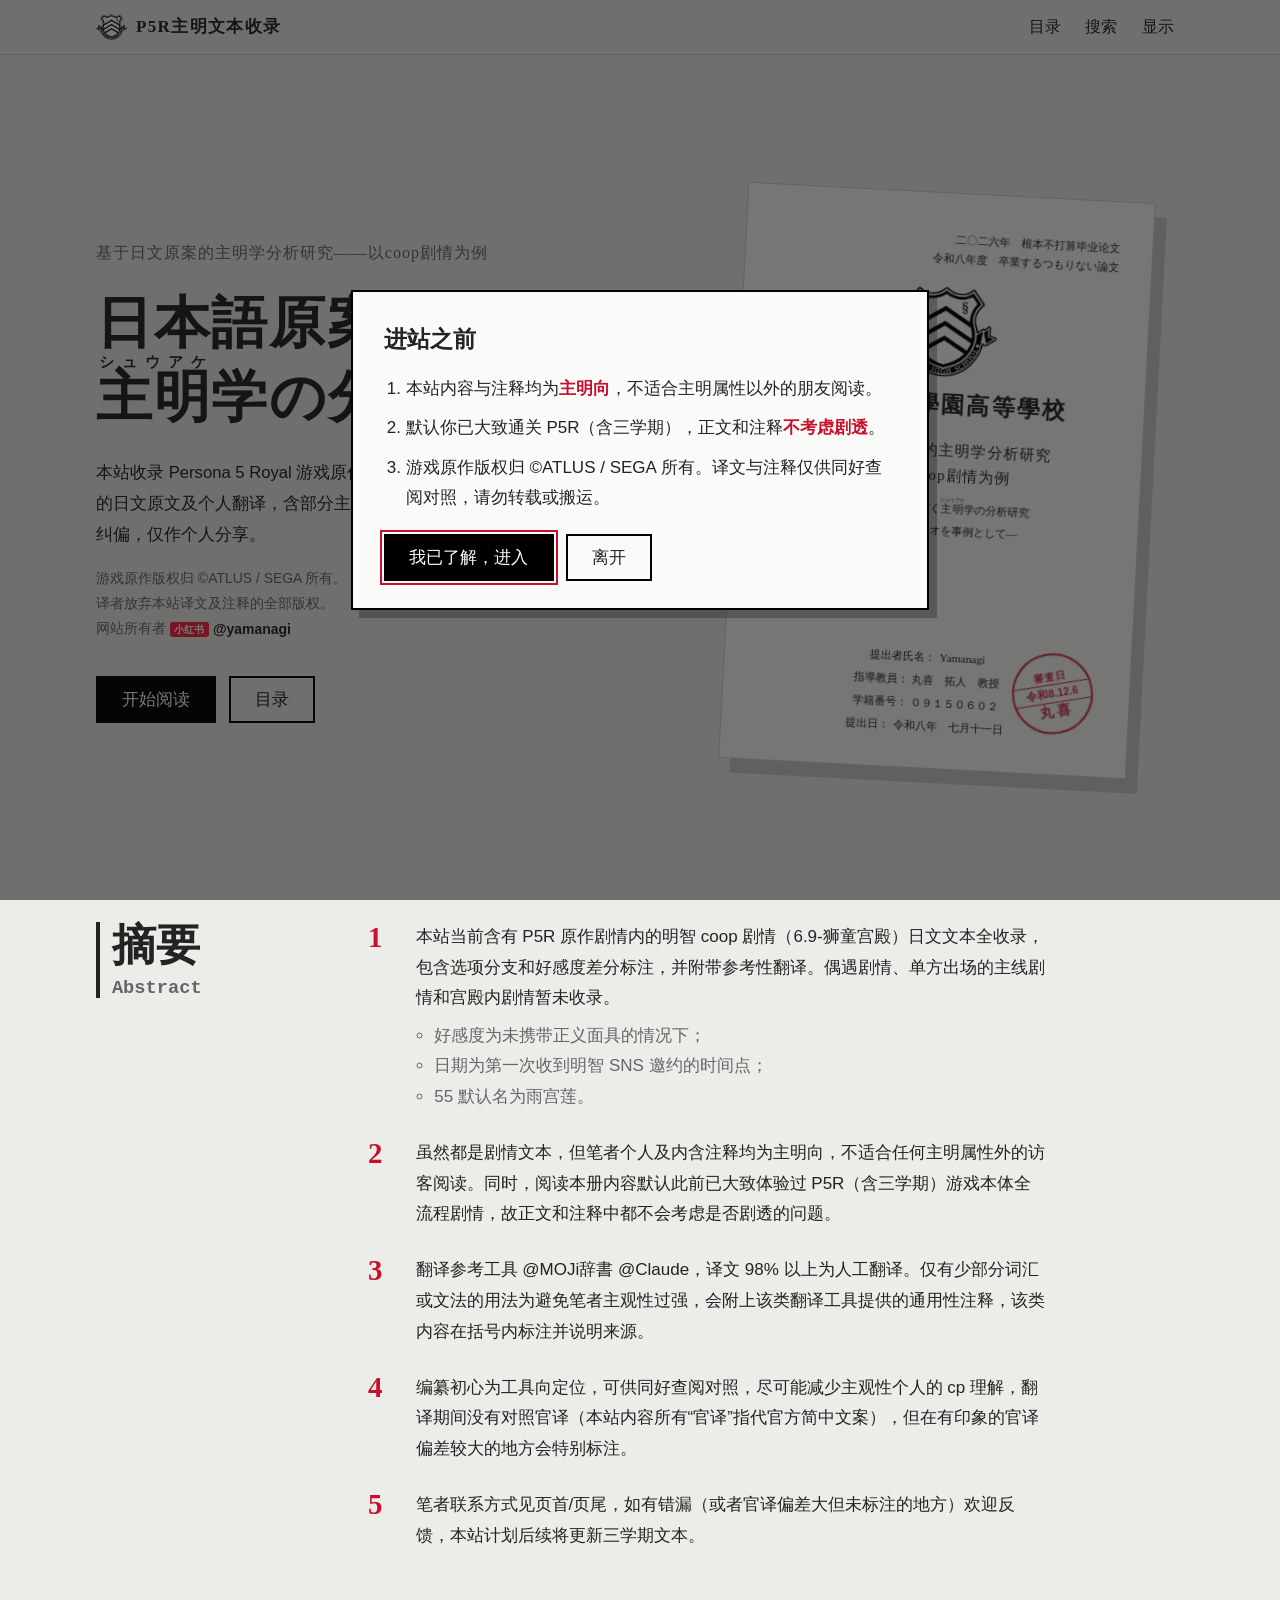
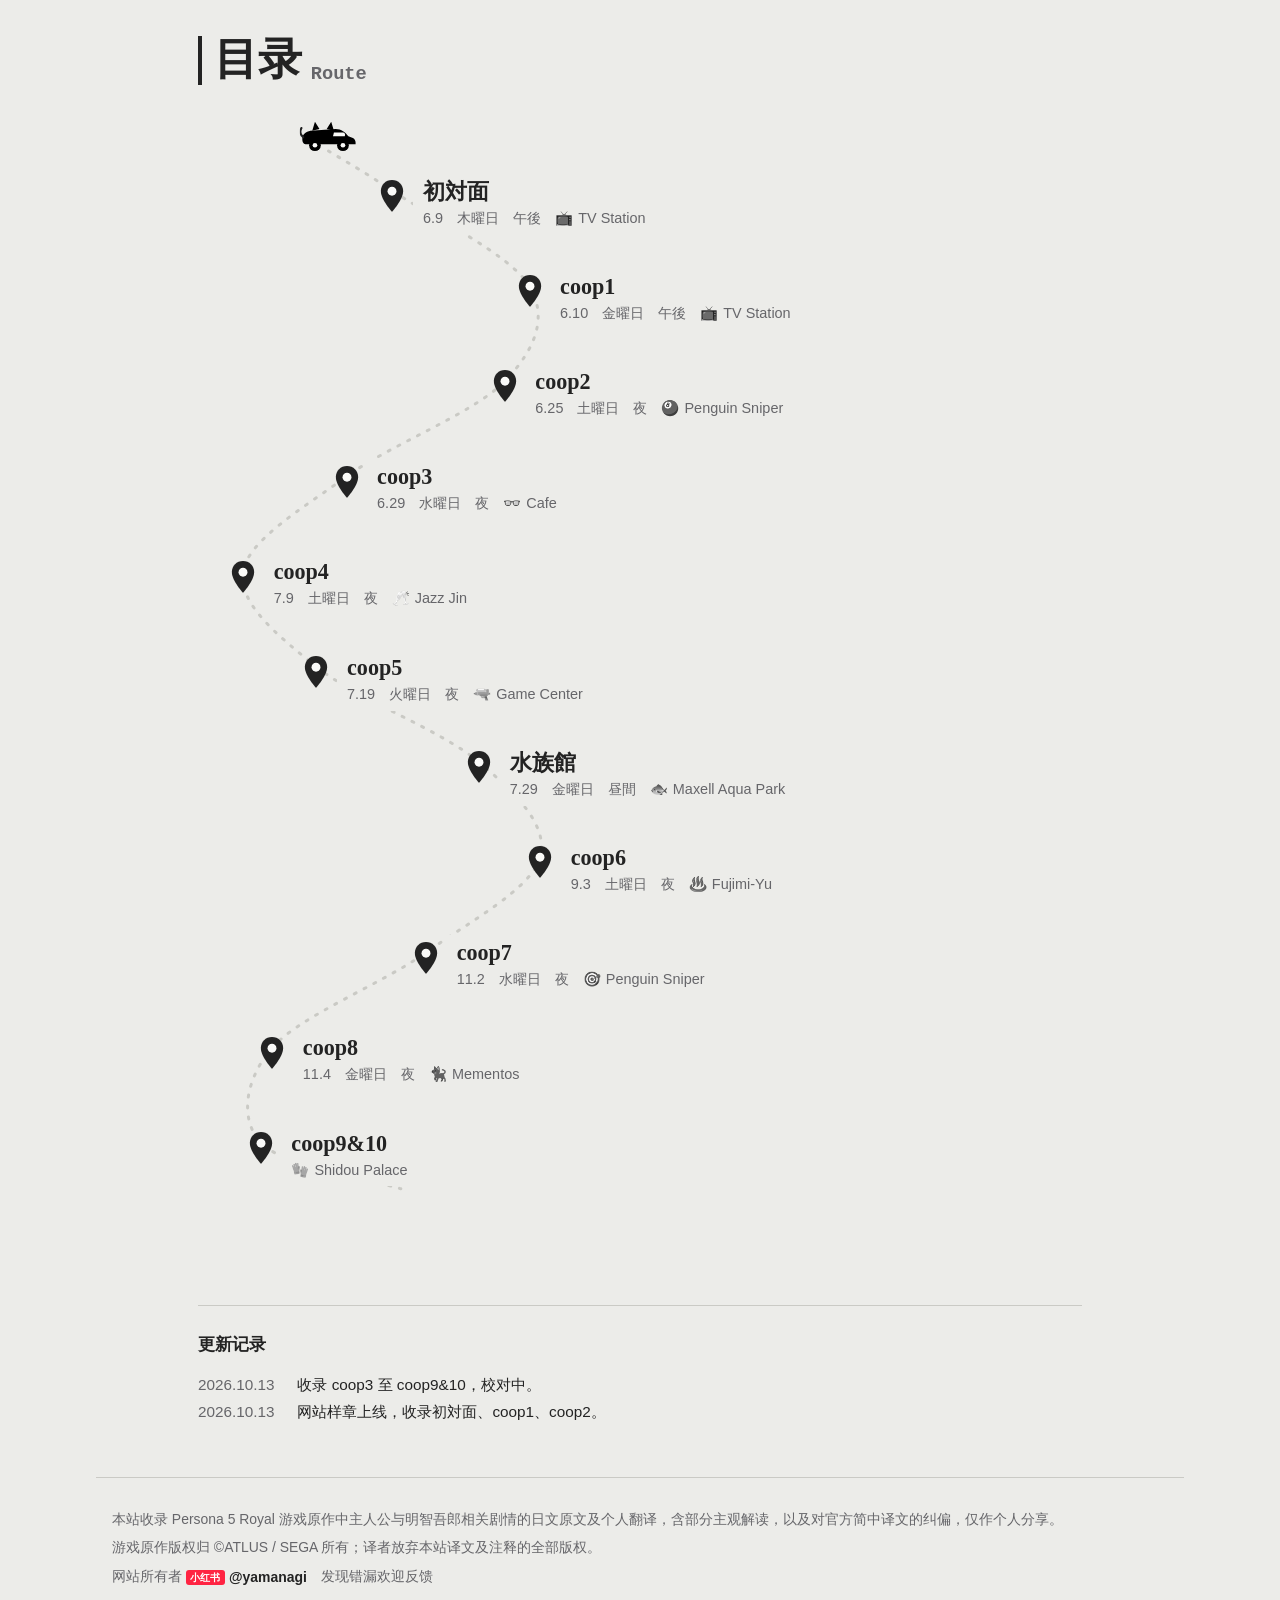
==== commit dec3b22a: "Update index.html 摘要页简单更新" ====
--- a/index.html
+++ b/index.html
@@ -89,17 +89,17 @@
   <section class="abstract" aria-labelledby="abs-title">
     <h2 class="sec-title" id="abs-title">摘要<span lang="en">Abstract</span></h2>
     <ol class="abs-list">
-      <li>本册内含 P5R 原作剧情内的明智 coop 剧情（6.9-狮童宫殿）日文文本全收录，包含选项分支和好感度差分标注，并附带参考性翻译。偶遇剧情、单方出场的主线剧情和宫殿内剧情暂未收录。
+      <li>本站当前含有 P5R 原作剧情内的明智 coop 剧情（6.9-狮童宫殿）日文文本全收录，包含选项分支和好感度差分标注，并附带参考性翻译。偶遇剧情、单方出场的主线剧情和宫殿内剧情暂未收录。
         <ul>
           <li>好感度为未携带正义面具的情况下；</li>
           <li>日期为第一次收到明智 SNS 邀约的时间点；</li>
           <li>55 默认名为雨宫莲。</li>
         </ul>
       </li>
-      <li>虽然都是剧情文本，但笔者个人及内含注释均为主明向，不适合任何主明属性外的朋友阅读。同时，阅读本册内容默认此前已大致体验过 P5R（含三学期）游戏本体全流程剧情，故正文和注释中都不会考虑是否剧透的问题。</li>
-      <li>翻译参考工具 @MOJi辞書 @Claude，承诺 98% 以上为人工翻译。仅有少部分词汇或文法的用法为避免笔者主观性过强，会附上该类翻译工具提供的通用性注释，该类内容在括号内标注并说明来源。</li>
-      <li>编纂初心为工具向定位，可供同好查阅对照，尽可能减少主观性个人的 cp 理解，力求让懂日语和不懂日语的主明姐都能够顺畅地品味原汁原味家产 :) 翻译期间没有对照官译（本站内容所有“官译”指代官方简中文案），但在有印象的官译偏差较大的地方会特别标注。</li>
-      <li>首发于 2026.7.11 上海主明 cafe。笔者联系方式小红书 @yamanagi，如有错漏（或者官译偏差大但未标注的地方）欢迎反馈，三学期剧情文本收录后会在这里补上。</li>
+      <li>虽然都是剧情文本，但笔者个人及内含注释均为主明向，不适合任何主明属性外的访客阅读。同时，阅读本册内容默认此前已大致体验过 P5R（含三学期）游戏本体全流程剧情，故正文和注释中都不会考虑是否剧透的问题。</li>
+      <li>翻译参考工具 @MOJi辞書 @Claude，译文 98% 以上为人工翻译。仅有少部分词汇或文法的用法为避免笔者主观性过强，会附上该类翻译工具提供的通用性注释，该类内容在括号内标注并说明来源。</li>
+      <li>编纂初心为工具向定位，可供同好查阅对照，尽可能减少主观性个人的 cp 理解，翻译期间没有对照官译（本站内容所有“官译”指代官方简中文案），但在有印象的官译偏差较大的地方会特别标注。</li>
+      <li>笔者联系方式见页首/页尾，如有错漏（或者官译偏差大但未标注的地方）欢迎反馈，本站计划后续将更新三学期文本。</li>
     </ol>
   </section>
 
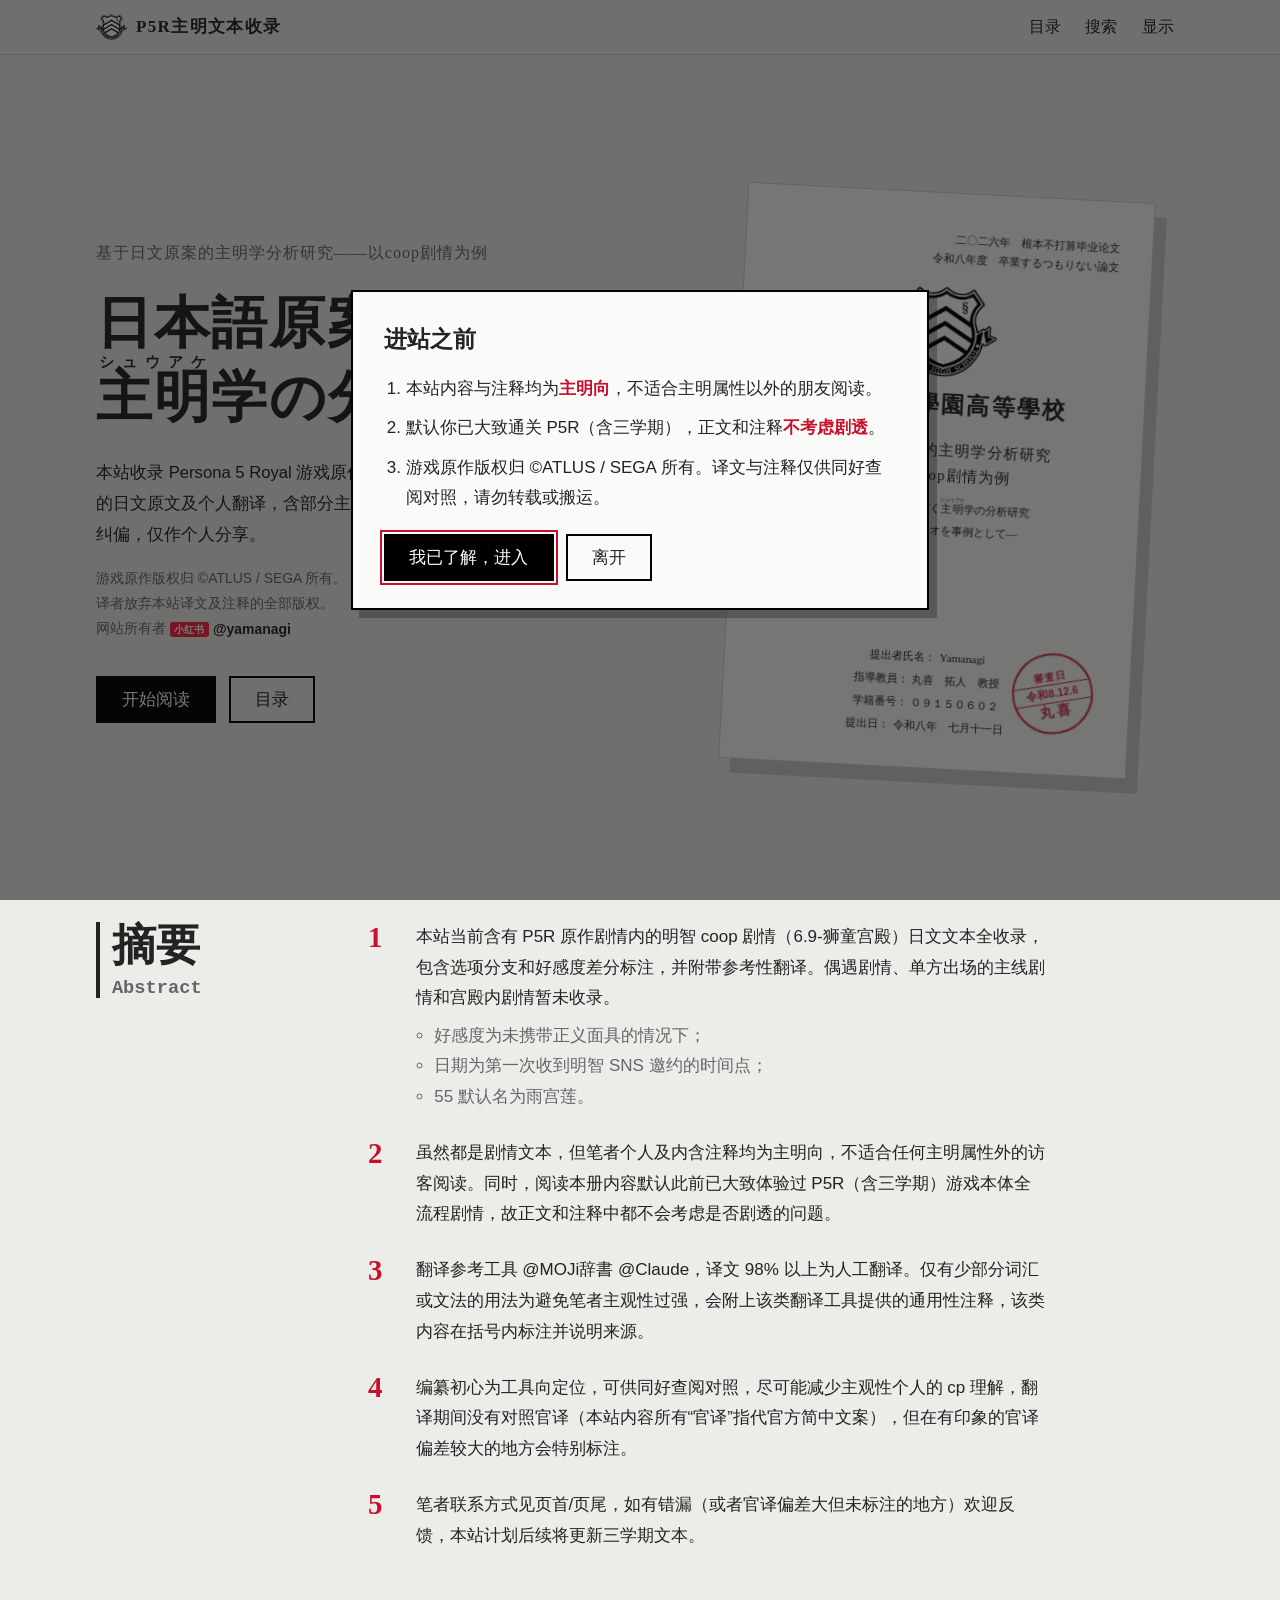
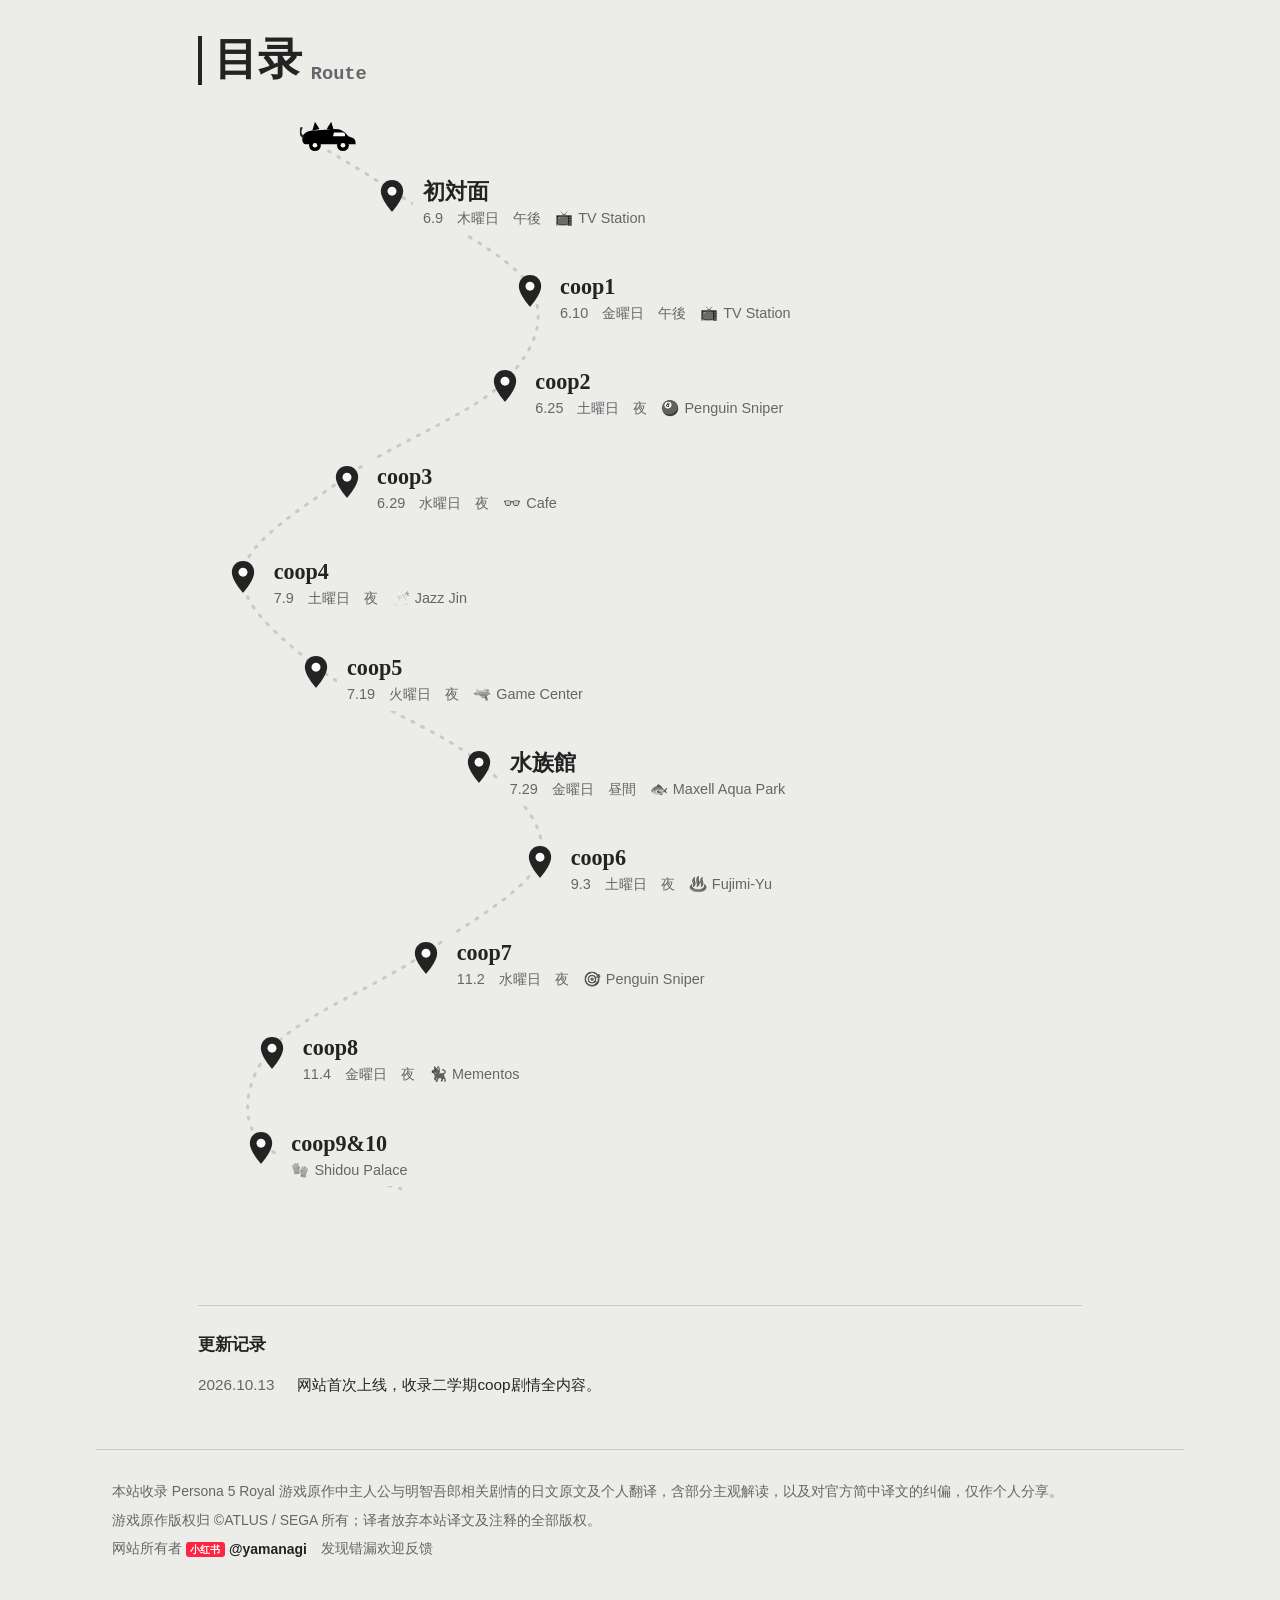
==== commit 439d4393: "更新记录合并为首次上线 Co-Authored-By: Claude Opus 5.5 <noreply@anthropic.com>" ====
--- a/index.html
+++ b/index.html
@@ -7,7 +7,8 @@
 <meta name="description" content="P5R 明智 coop 剧情日文原文与中文参考译文对照。">
 <title>P5R主明文本收录</title>
 <link rel="icon" href="assets/crest-96.png">
-<link rel="stylesheet" href="assets/style.css?v=15">
+<link rel="stylesheet" href="assets/style.css?v=18">
+<link rel="stylesheet" href="assets/comments.css?v=18">
 </head>
 <body>
 
@@ -115,8 +116,7 @@
   <section class="log" aria-labelledby="log-title">
     <h2 class="log-title" id="log-title">更新记录</h2>
     <ul class="log-list">
-      <li><time datetime="2026-10-13">2026.10.13</time>收录 coop3 至 coop9&amp;10，校对中。</li>
-      <li><time datetime="2026-10-13">2026.10.13</time>网站样章上线，收录初対面、coop1、coop2。</li>
+      <li><time datetime="2026-10-13">2026.10.13</time>网站首次上线，收录二学期coop剧情全内容。</li>
     </ul>
   </section>
 </template>
@@ -213,6 +213,7 @@
   <form method="dialog" class="dlg-actions"><button class="btn-plain">完成</button></form>
 </dialog>
 
-<script src="assets/app.js?v=15"></script>
+<script src="assets/comments.js?v=18"></script>
+<script src="assets/app.js?v=18"></script>
 </body>
 </html>
--- a/assets/style.css
+++ b/assets/style.css
@@ -617,22 +617,82 @@
   }
 }
 
-/* SNS：消息依次弹出 */
-.sns { max-width: 34rem; border: 2px solid var(--choice-bg); background: var(--panel); }
-.sns-head { display: flex; align-items: center; gap: .6rem; margin: 0; padding: .35rem .8rem; background: var(--choice-bg); color: var(--choice-fg); font-size: .85rem; font-weight: 700; }
-.sns-head small { font-weight: 400; opacity: .7; }
-.sns-log { display: flex; flex-direction: column; gap: .55rem; padding: .9rem .8rem 1rem; }
-.msg { max-width: 86%; padding: .4rem .75rem .45rem; background: var(--sheet); border: 1.5px solid var(--choice-bg); line-height: 1.6; transform-origin: 0 100%; }
+/* SNS：参考游戏的红底 + 斜切黑气泡（不做头像），消息依次弹出 */
+.sns {
+  --tail: 12px;
+  position: relative;
+  isolation: isolate;
+  max-width: 34rem;
+  margin-inline: auto;
+  padding: 1.1rem 1.2rem 1.7rem;
+  background: var(--red-fixed);
+  color: #fff;
+  clip-path: polygon(0 .9rem, 100% 0, calc(100% - .35rem) 100%, .3rem calc(100% - .6rem));
+}
+.sns::before {
+  content: "";
+  position: absolute;
+  inset: 0;
+  z-index: -1;
+  background: radial-gradient(circle, rgba(255, 255, 255, .26) 1.1px, transparent 1.6px) 0 0 / 11px 11px;
+  -webkit-mask-image: linear-gradient(225deg, #000 0%, transparent 42%);
+  mask-image: linear-gradient(225deg, #000 0%, transparent 42%);
+}
+.sns-head { display: flex; align-items: center; gap: 1rem; margin: 0 0 .9rem; padding: .35rem 0 0 .25rem; }
+.sns-logo { display: inline-flex; align-items: flex-end; gap: .05em; font: italic 900 1.75rem/1 "Arial Black", Impact, sans-serif; }
+.sns-from {
+  padding: .12rem 1.1rem .16rem .9rem;
+  background: #000;
+  color: #fff;
+  font-size: .82rem;
+  font-weight: 700;
+  letter-spacing: .1em;
+  clip-path: polygon(.45rem 0, 100% 0, calc(100% - .45rem) 100%, 0 100%);
+  transform: rotate(-2deg);
+}
+.sns-log { display: flex; flex-direction: column; align-items: flex-start; gap: 1rem; }
+.msg {
+  position: relative;
+  isolation: isolate;
+  max-width: 88%;
+  padding: .5rem 1.05rem .55rem calc(var(--tail) + .9rem);
+  color: #fff;
+  line-height: 1.6;
+  transform-origin: 0 50%;
+}
+.msg-shape {
+  position: absolute;
+  inset: -1px 0;
+  z-index: -1;
+  filter: drop-shadow(2px 0 0 #fff) drop-shadow(-2px 0 0 #fff) drop-shadow(0 2px 0 #fff) drop-shadow(0 -2px 0 #fff) drop-shadow(3px 4px 0 #000);
+}
+.msg-shape::before {
+  content: "";
+  position: absolute;
+  inset: 0;
+  background: #000;
+  transform: rotate(var(--rot, 0deg));
+  /* 斜切气泡 + 左侧闪电形尾巴 */
+  clip-path: polygon(calc(var(--tail) + 2px) 4px, 100% 0, calc(100% - 5px) 100%, calc(var(--tail) + 5px) calc(100% - 3px),
+    calc(var(--tail) + 3px) 26px, 0 33px, calc(var(--tail) - 2px) 22px, calc(var(--tail) - 6px) 20px, calc(var(--tail) + 2px) 14px);
+}
 .msg p { margin: 0; }
-.msg [lang="zh-CN"] { font-size: .85em; color: var(--ink-soft); margin-top: .15rem; }
-.msg.me { align-self: flex-end; background: var(--choice-bg); color: var(--choice-fg); transform-origin: 100% 100%; }
-.msg.me [lang="zh-CN"] { color: inherit; opacity: .72; }
-.msg-dir { align-self: center; max-width: 92%; text-align: center; color: var(--ink-soft); font-size: .84em; line-height: 1.6; }
+.msg [lang="ja"] { font-weight: 600; }
+.msg [lang="zh-CN"] { font-size: .85em; opacity: .72; margin-top: .1rem; }
+.mode-ja .ch-body .msg .show { color: inherit; font-size: .85em; }
+.msg.me { align-self: flex-end; padding: .5rem calc(var(--tail) + .9rem) .55rem 1.05rem; color: #000; transform-origin: 100% 50%; }
+.msg.me .msg-shape { filter: drop-shadow(2px 0 0 #000) drop-shadow(-2px 0 0 #000) drop-shadow(0 2px 0 #000) drop-shadow(0 -2px 0 #000) drop-shadow(3px 4px 0 #000); }
+.msg.me .msg-shape::before { background: #fff; transform: scaleX(-1) rotate(var(--rot, 0deg)); }
+.msg-dir { align-self: center; max-width: 92%; text-align: center; font-size: .84em; line-height: 1.6; }
 .msg-dir p { margin: 0; }
-@media (prefers-reduced-motion: no-preference) {
-  .sns.anim .msg { opacity: 0; }
-  .sns.anim.play .msg { animation: msg-in .34s var(--ease-pop) both; animation-delay: calc(var(--i) * 240ms); }
-  @keyframes msg-in { from { opacity: 0; transform: translateY(.6rem) scale(.9); } to { opacity: 1; transform: none; } }
+.msg-dir [lang="zh-CN"] { opacity: .8; }
+@media (prefers-reduced-motion: no-preference) {
+  .sns.anim:not(.play) .sns-logo .tile, .sns.anim .msg { opacity: 0; }
+  .sns.anim.play .sns-logo .tile { animation: slap .42s var(--ease-pop) both; animation-delay: calc(var(--i) * 80ms); }
+  .sns.anim.play .msg { animation: msg-in .36s var(--ease-pop) both; animation-delay: calc(var(--i) * 240ms + 300ms); }
+  .sns.anim.play .msg.me { animation-name: msg-in-me; }
+  @keyframes msg-in { from { opacity: 0; transform: translateX(-1rem) scale(.6); } to { opacity: 1; transform: none; } }
+  @keyframes msg-in-me { from { opacity: 0; transform: translateX(1rem) scale(.6); } to { opacity: 1; transform: none; } }
 }
 
 /* 小结：coop 升级卡 */
@@ -803,6 +863,8 @@
 /* ---------- 窄屏 ---------- */
 @media (max-width: 760px) {
   :root { --gutter: 1rem; }
+  .sns { padding: .9rem .85rem 1.5rem; }
+  .msg { max-width: 92%; }
   main { padding: 1rem 0 2rem; }
   .site-head { gap: .5rem; }
   .brand { gap: .4rem; font-size: .95rem; letter-spacing: .02em; }
--- a/assets/comments.css
+++ b/assets/comments.css
@@ -0,0 +1,129 @@
+/* 段评：句末标签 + 右侧评论面板（手机上从底部弹出） */
+
+/* 句末标签：斜切小框，数字用伪元素画，不混进复制和搜索的文字里 */
+.ck {
+  position: relative;
+  isolation: isolate;
+  display: inline-flex;
+  align-items: center;
+  justify-content: center;
+  min-width: 1.8em;
+  height: 1.32em;
+  margin: 0 0 0 .5em;
+  padding: 0 .42em;
+  border: 0;
+  background: none;
+  color: var(--ink-soft);
+  font: 700 .68rem/1 "Helvetica Neue", Arial, sans-serif;
+  font-variant-numeric: tabular-nums;
+  vertical-align: .14em;
+  cursor: pointer;
+  transition: opacity .15s, color .15s;
+}
+.ck::before {
+  content: "";
+  position: absolute;
+  inset: 0;
+  z-index: -1;
+  border: 1px solid currentColor;
+  transform: skewX(-12deg);
+  transition: background-color .15s, border-color .15s;
+}
+.ck::after { content: attr(data-n); }
+.ck[data-n="0"]::after { content: "+"; font-size: 1.2em; }
+.ck:hover, .ck:focus-visible { color: var(--red); outline: none; }
+.ck.hot { color: #fff; }
+.ck.hot::before { background: var(--red-fixed); border-color: var(--red-fixed); }
+.ck.hot:hover::before, .ck.hot:focus-visible::before { background: #000; border-color: #000; }
+.opt-line .ck { margin-left: 0; }
+.msg .ck { color: inherit; }
+.msg .ck:hover { color: inherit; opacity: .7; }
+
+/* 同一个评论区的两个标签：对照/中文模式显示中文句末那个，日本語模式显示日文句末那个 */
+.ck-alt { display: none; }
+.mode-ja .ck-alt { display: inline-flex; }
+.mode-ja .ck-zh { display: none; }
+.hide-ck .ck { display: none !important; }
+
+/* 没有评论的句子平时不显示，悬停或点一下句子才出现「＋」 */
+.ck[data-n="0"] { opacity: 0; }
+.row:hover .ck, .opt-line:hover .ck, .msg:hover .ck, .msg-dir:hover .ck,
+.ck-on .ck, .ck-active .ck, .ck:focus-visible { opacity: 1; }
+.ck-on > .ln, .ck-on > .grp { background: var(--hl); box-shadow: 0 0 0 .3rem var(--hl); }
+
+/* 正在看评论的那一句：日文和中文一起高亮 */
+.ck-active > .ln, .ck-active > .grp,
+.mode-pair .row.ck-active:hover > .ln, .mode-pair .row.ck-active:hover > .grp { background: var(--mark); box-shadow: 0 0 0 .3rem var(--mark); }
+.opt-line.ck-active { outline: 2px solid var(--red); outline-offset: .35rem; }
+.msg.ck-active, .msg-dir.ck-active { outline: 2px dashed #fff; outline-offset: .3rem; }
+
+/* 评论面板 */
+.cmt { width: min(27rem, 92vw); padding: 1.1rem 1.4rem 1rem; gap: .9rem; }
+.cmt[open] { display: flex; flex-direction: column; }
+.cmt::backdrop { background: rgba(10, 10, 10, .3); }
+.cmt-head { display: flex; align-items: center; gap: .7rem; }
+.cmt-head h2 { margin: 0; font-family: var(--serif-zh); font-size: 1.4rem; }
+.cmt-n { margin-left: .35rem; font-family: var(--sans-zh); font-size: .95rem; color: var(--red); }
+.cmt-head form { margin-left: auto; }
+.cmt-quote { margin: 0; padding: .6rem .9rem .65rem; border-left: 4px solid var(--red); background: var(--panel); font-size: .9rem; line-height: 1.65; }
+.cmt-who { display: block; margin-bottom: .15rem; color: var(--ink-soft); font-size: .74rem; font-weight: 700; }
+.cmt-who:empty { display: none; }
+.cmt-quote p { margin: 0; }
+.cmt-quote [lang="zh-CN"] { margin-top: .2rem; color: var(--ink-soft); }
+.cmt-list { flex: 1; min-height: 0; overflow-y: auto; overscroll-behavior: contain; list-style: none; margin: 0 -1.4rem; padding: 0 1.4rem; }
+.cmt-item { padding: .75rem 0; border-bottom: 1px solid var(--rule); }
+.cmt-meta { display: flex; align-items: baseline; gap: .55rem; margin: 0 0 .2rem; font-size: .78rem; color: var(--ink-soft); }
+.cmt-name { color: var(--ink); font-weight: 700; }
+.cmt-name.anon { color: var(--ink-soft); font-weight: 600; }
+.cmt-mine { padding: 0 .35rem; background: var(--choice-bg); color: var(--choice-fg); font-size: .68rem; line-height: 1.5; }
+.cmt-pending { padding: 0 .35rem; border: 1px dashed var(--ink-soft); color: var(--ink-soft); font-size: .68rem; line-height: 1.4; }
+.cmt-item:has(.cmt-pending) .cmt-text { color: var(--ink-soft); }
+.cmt-hp { position: absolute; left: -9999px; width: 1px; height: 1px; opacity: 0; }
+.cmt-meta time { margin-left: auto; font-size: .74rem; }
+.cmt-text { margin: 0; white-space: pre-wrap; overflow-wrap: anywhere; line-height: 1.7; }
+.cmt-empty, .cmt-loading { padding: 2.4rem 0; color: var(--ink-soft); text-align: center; font-size: .9rem; }
+.cmt-form { display: grid; gap: .5rem; padding-top: .85rem; border-top: 2px solid var(--choice-bg); }
+.cmt-form input, .cmt-form textarea {
+  width: 100%;
+  padding: .45rem .6rem;
+  border: 1px solid var(--rule);
+  border-radius: 0;
+  background: var(--sheet);
+  color: var(--ink);
+  font: inherit;
+  font-size: .92rem;
+}
+.cmt-form input:focus, .cmt-form textarea:focus { outline: none; border-color: var(--choice-bg); box-shadow: 3px 3px 0 var(--red); }
+.cmt-form textarea { min-height: 4.8rem; max-height: 40vh; resize: vertical; line-height: 1.6; }
+.cmt-actions { display: flex; align-items: center; gap: .8rem; }
+.cmt-tip { flex: 1; color: var(--ink-soft); font-size: .72rem; }
+.cmt-tip.flash-tip { color: var(--ink); font-weight: 700; }
+.cmt-tip.bad { color: var(--red); }
+.cmt-count { color: var(--ink-soft); font-size: .72rem; font-variant-numeric: tabular-nums; }
+.cmt-send { position: relative; isolation: isolate; padding: .32rem 1.4rem; border: 0; background: none; color: var(--choice-fg); font-weight: 700; cursor: pointer; }
+.cmt-send::before { content: ""; position: absolute; inset: 0; z-index: -1; background: var(--choice-bg); transform: skewX(-12deg); transition: background-color .15s; }
+.cmt-send:not(:disabled):hover, .cmt-send:focus-visible { color: #fff; outline: none; }
+.cmt-send:not(:disabled):hover::before, .cmt-send:focus-visible::before { background: var(--red); }
+.cmt-send:disabled { opacity: .35; cursor: default; }
+@media (prefers-reduced-motion: no-preference) {
+  .cmt-item.new { animation: cmt-new .45s var(--ease-out); }
+  @keyframes cmt-new { from { opacity: 0; transform: translateX(1.2rem); background: var(--mark); } }
+}
+
+@media (max-width: 760px) {
+  .cmt {
+    inset: auto 0 0 0;
+    width: 100%;
+    max-width: 100%;
+    height: 84dvh;
+    padding: 1rem 16px calc(.8rem + env(safe-area-inset-bottom));
+    border-left: 0;
+    border-top: 3px solid var(--choice-bg);
+  }
+  .cmt-list { margin: 0 -16px; padding: 0 16px; }
+  .cmt-form input, .cmt-form textarea { font-size: 16px; }
+  @media (prefers-reduced-motion: no-preference) {
+    .cmt[open] { animation: cmt-up .38s var(--ease-out); }
+    @keyframes cmt-up { from { transform: translateY(100%); } }
+  }
+}
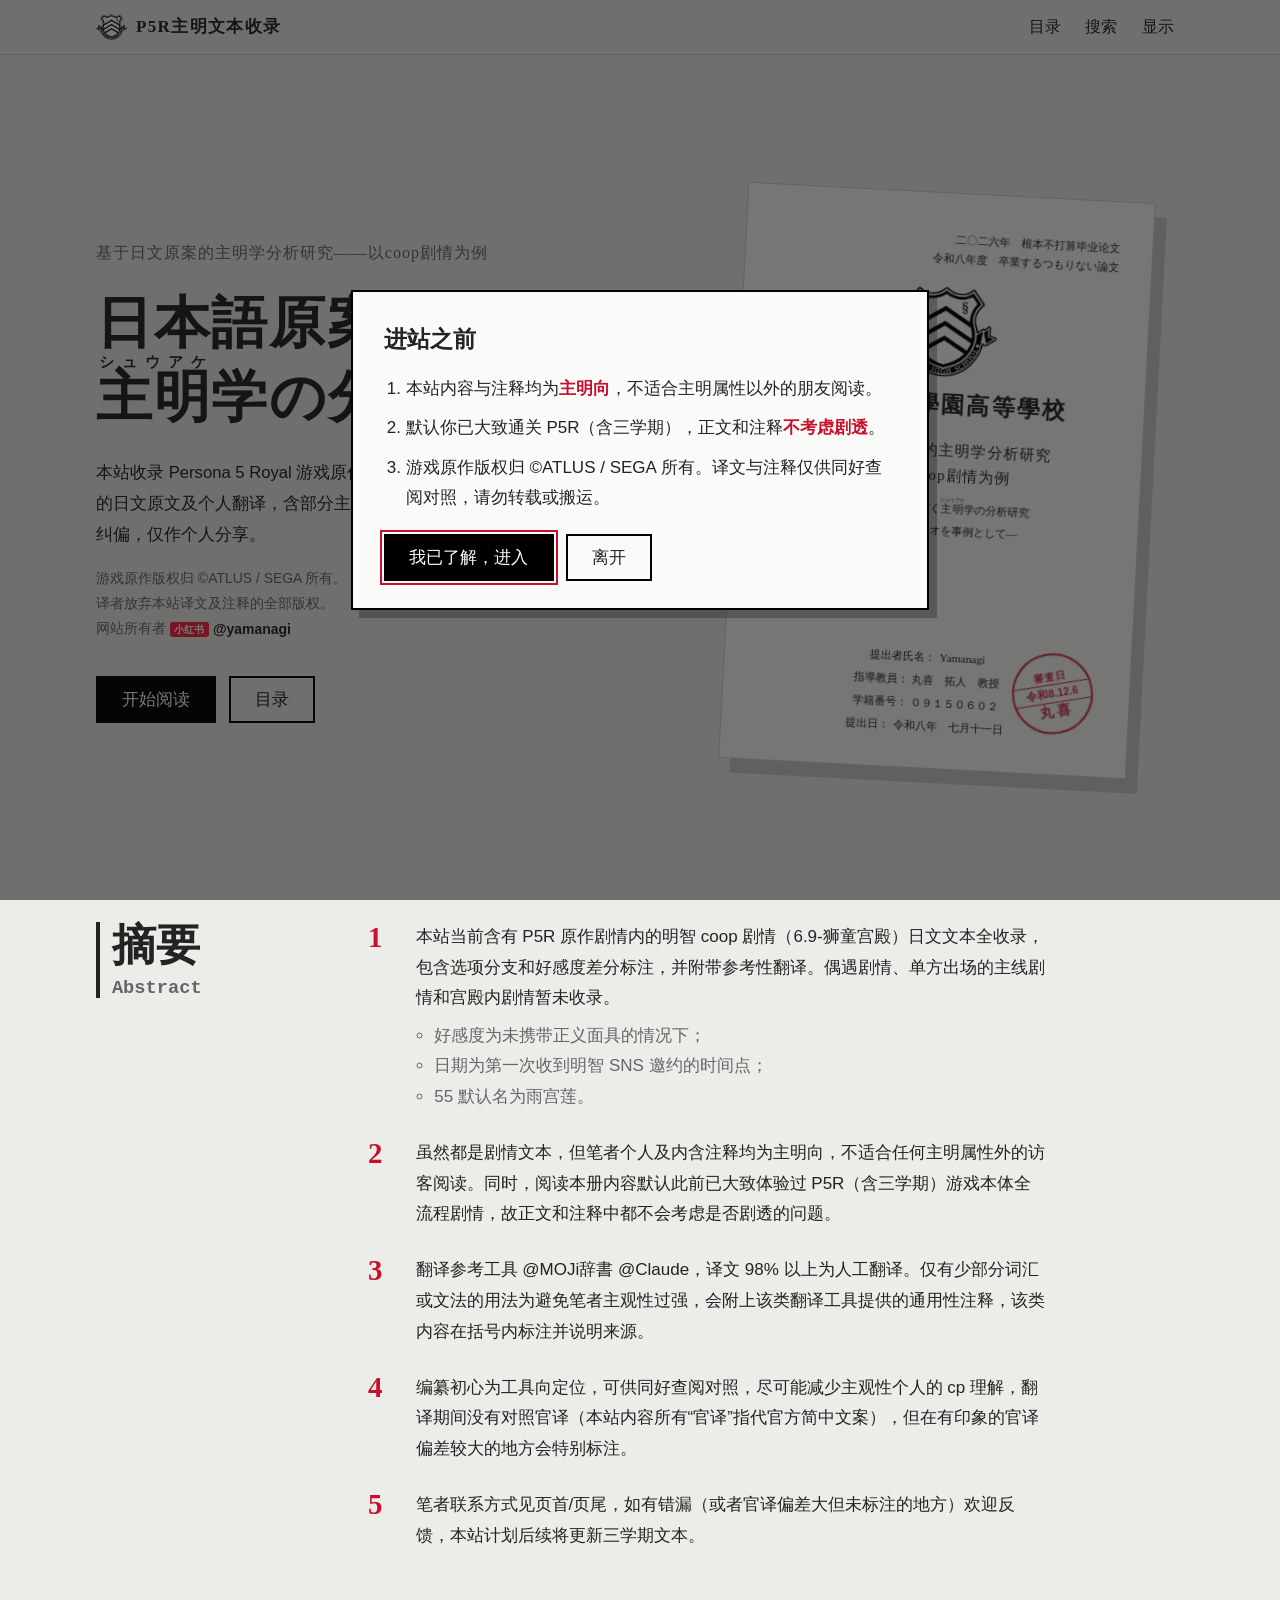
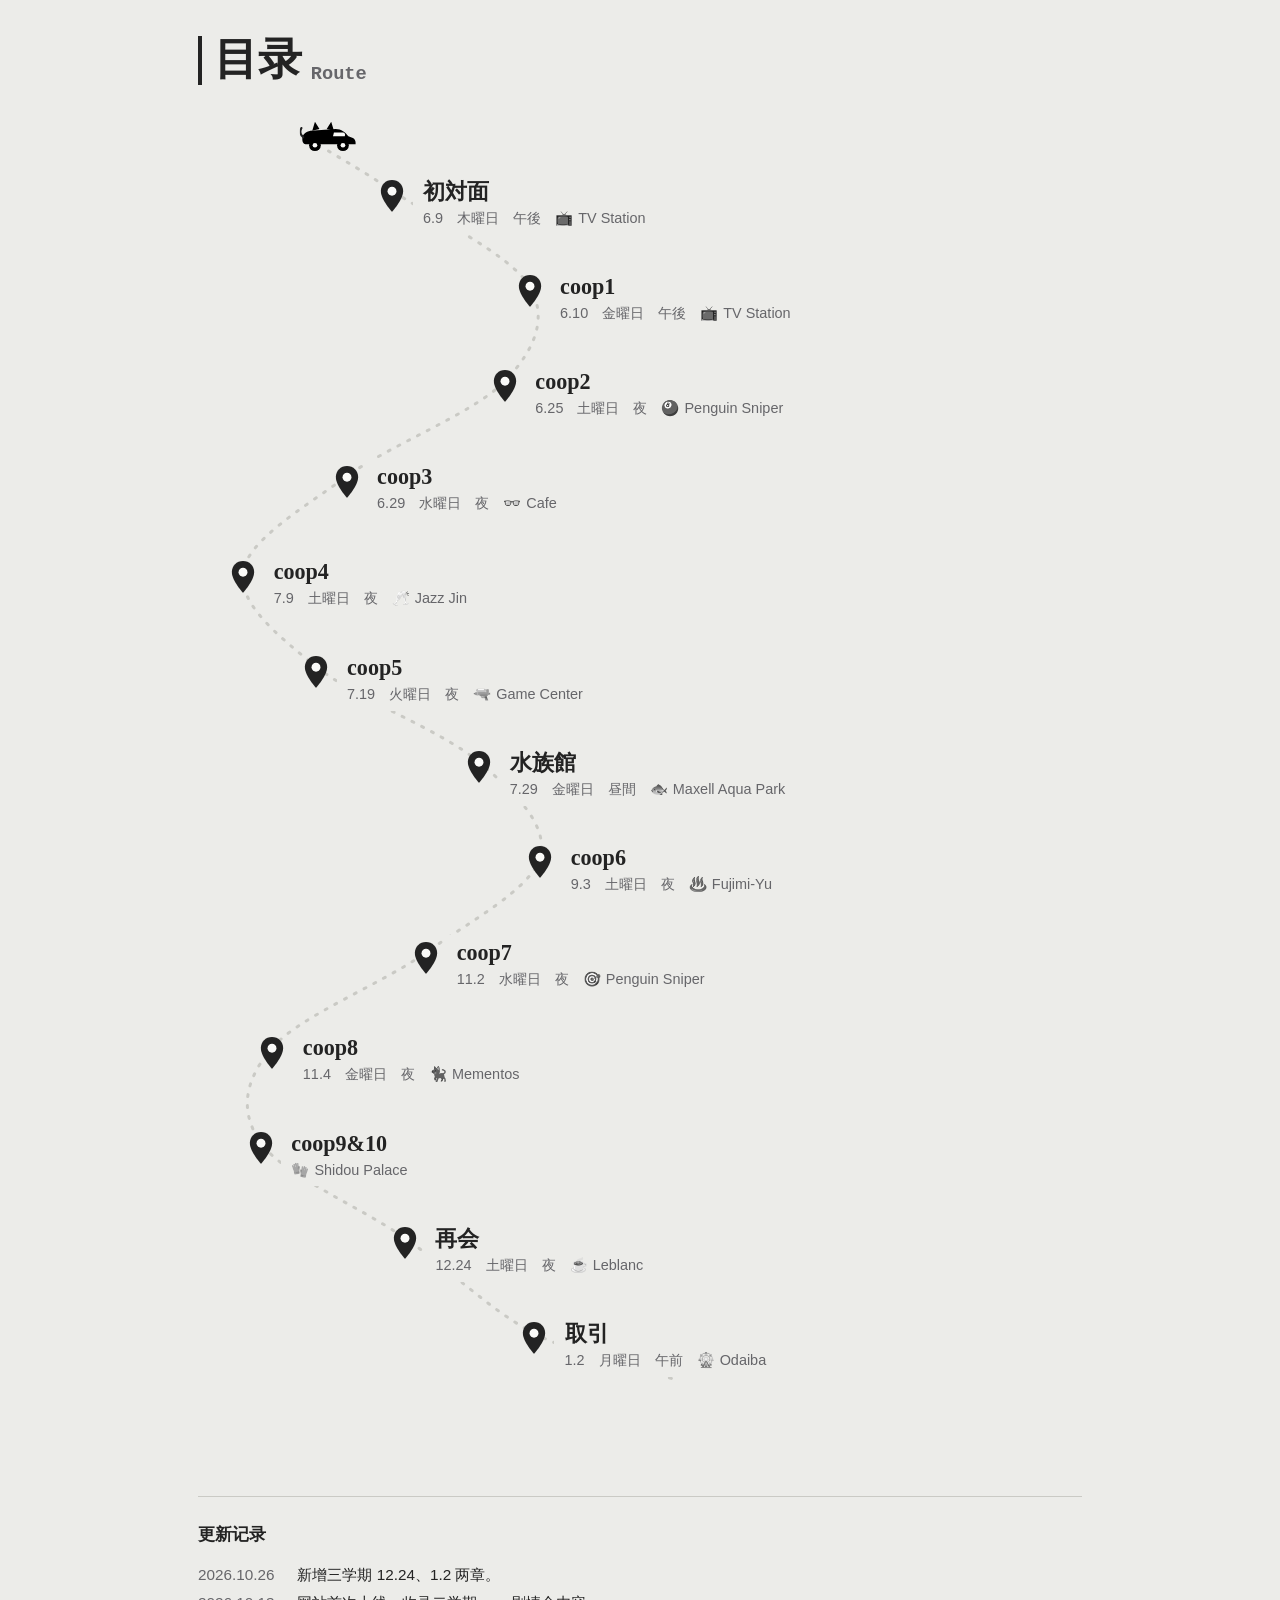
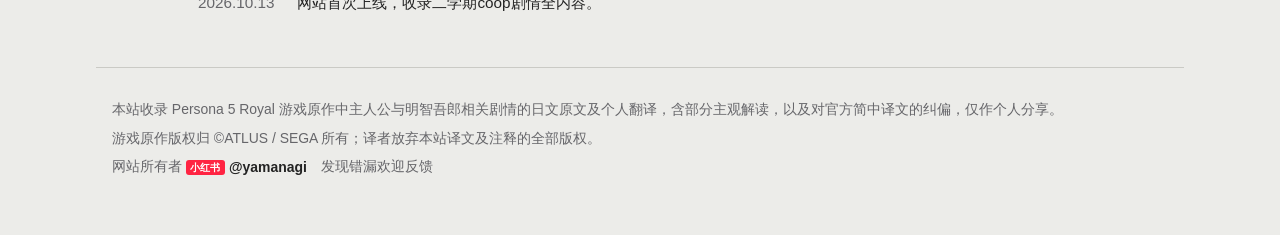
==== commit 8d095a87: "新增三学期 12.24、1.2 两章 Co-Authored-By: Claude Opus 5.5 <noreply@anthropic.com>" ====
--- a/index.html
+++ b/index.html
@@ -116,6 +116,7 @@
   <section class="log" aria-labelledby="log-title">
     <h2 class="log-title" id="log-title">更新记录</h2>
     <ul class="log-list">
+      <li><time datetime="2026-10-26">2026.10.26</time>新增三学期 12.24、1.2 两章。</li>
       <li><time datetime="2026-10-13">2026.10.13</time>网站首次上线，收录二学期coop剧情全内容。</li>
     </ul>
   </section>
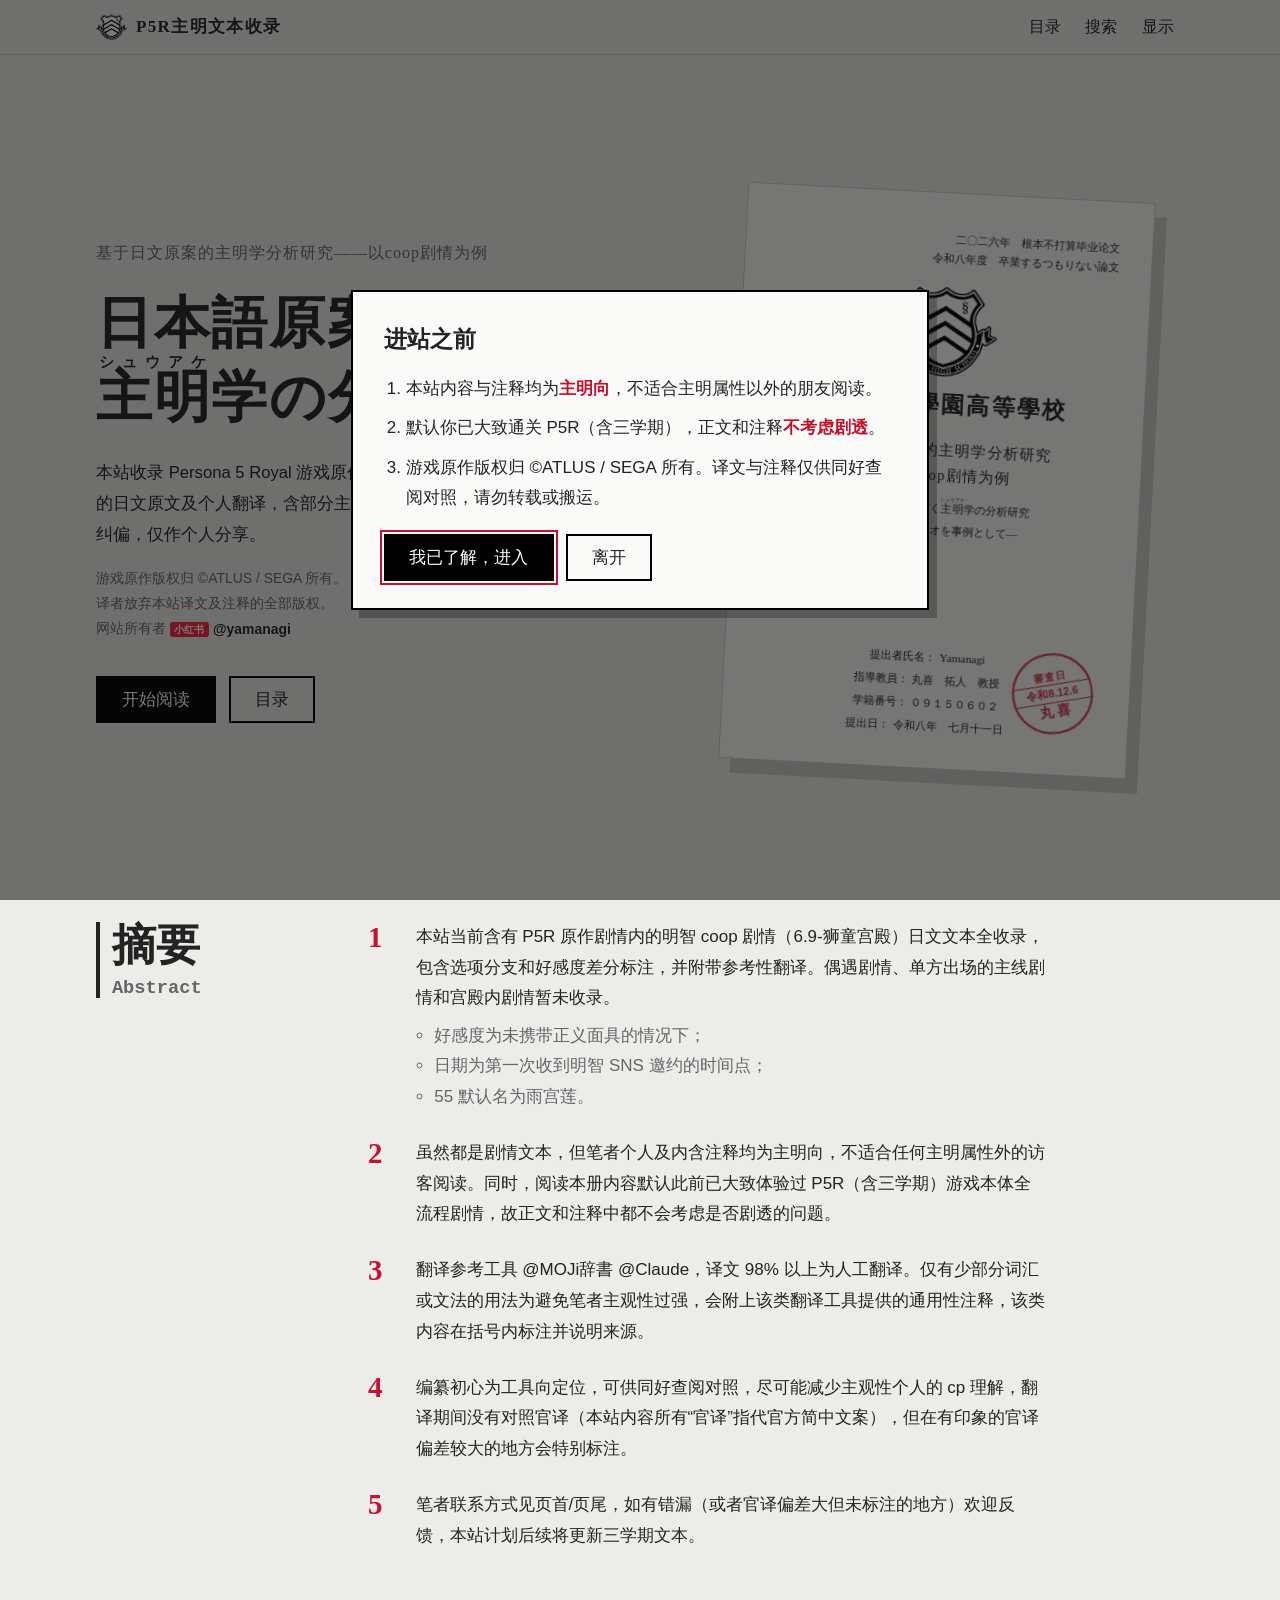
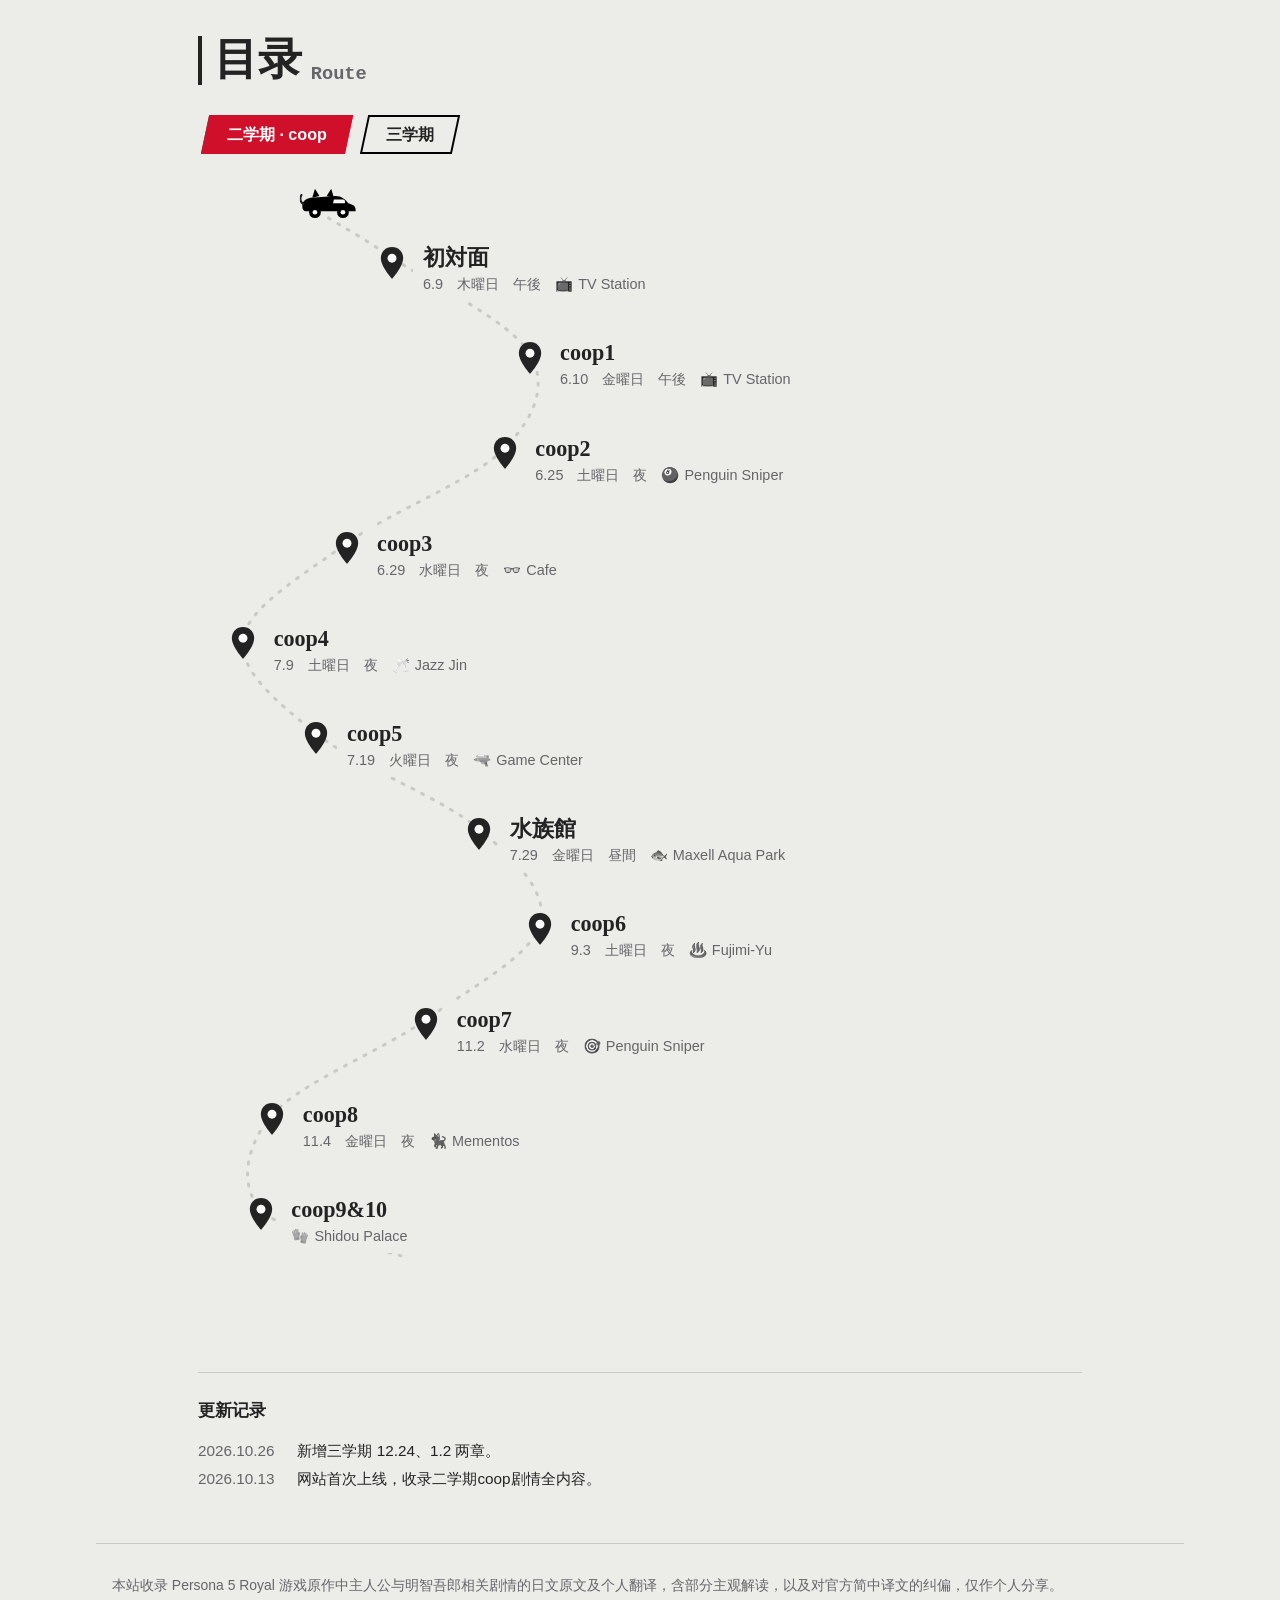
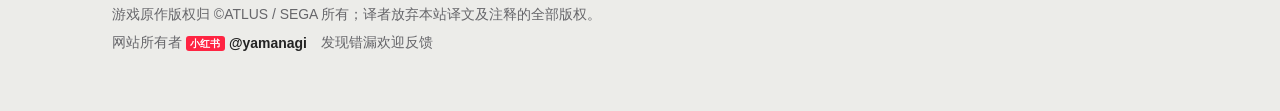
==== commit b86e65c5: "三学期日历目录；周六青色、周日红色；1.2 正月梅花 - 目录分「二学期 · coop」路线图和「三学期」日历两栏 - 三学期日历仿游戏行程日历：一次一个月，L / R 翻月，年份显示 20XX - " ====
--- a/index.html
+++ b/index.html
@@ -7,8 +7,8 @@
 <meta name="description" content="P5R 明智 coop 剧情日文原文与中文参考译文对照。">
 <title>P5R主明文本收录</title>
 <link rel="icon" href="assets/crest-96.png">
-<link rel="stylesheet" href="assets/style.css?v=18">
-<link rel="stylesheet" href="assets/comments.css?v=18">
+<link rel="stylesheet" href="assets/style.css?v=27">
+<link rel="stylesheet" href="assets/comments.css?v=27">
 </head>
 <body>
 
@@ -106,10 +106,19 @@
 
   <section class="toc" id="toc" aria-labelledby="toc-title">
     <h2 class="sec-title" id="toc-title">目录<span lang="en">Route</span></h2>
-    <div class="route-wrap">
-      <svg class="route-line" aria-hidden="true"><path class="route-base"/><path class="route-done"/></svg>
-      <svg class="route-car" aria-hidden="true"><use href="#catcar"/></svg>
-      <ol class="route" id="route"></ol>
+    <div class="toc-tabs" role="tablist" aria-label="目录分类">
+      <button type="button" role="tab" id="tab-coop" aria-controls="panel-coop" data-term="coop">二学期 · coop</button>
+      <button type="button" role="tab" id="tab-s3" aria-controls="panel-s3" data-term="s3">三学期</button>
+    </div>
+    <div class="toc-panel" id="panel-coop" role="tabpanel" aria-labelledby="tab-coop">
+      <div class="route-wrap">
+        <svg class="route-line" aria-hidden="true"><path class="route-base"/><path class="route-done"/></svg>
+        <svg class="route-car" aria-hidden="true"><use href="#catcar"/></svg>
+        <ol class="route" id="route"></ol>
+      </div>
+    </div>
+    <div class="toc-panel" id="panel-s3" role="tabpanel" aria-labelledby="tab-s3" hidden>
+      <div class="cal" id="cal"></div>
     </div>
   </section>
 
@@ -214,7 +223,7 @@
   <form method="dialog" class="dlg-actions"><button class="btn-plain">完成</button></form>
 </dialog>
 
-<script src="assets/comments.js?v=18"></script>
-<script src="assets/app.js?v=18"></script>
+<script src="assets/comments.js?v=27"></script>
+<script src="assets/app.js?v=27"></script>
 </body>
 </html>
--- a/assets/style.css
+++ b/assets/style.css
@@ -11,6 +11,7 @@
   --panel: #E3E3DF;
   --red: #C8102E;
   --red-fixed: #D0102B;
+  --teal-fixed: #14B89C;
   --choice-bg: #000;
   --choice-fg: #FFF;
   --mark: rgba(200, 16, 46, .16);
@@ -362,6 +363,94 @@
 .stop.off .stop-link { color: var(--ink-soft); }
 .stop-tag { margin-left: .6em; padding: 0 .45em; font-family: var(--sans-zh); font-size: .72rem; font-weight: 400; vertical-align: .2em; border: 1px solid var(--rule); }
 .stop.here .stop-tag { border-color: var(--red); color: var(--red); }
+
+/* 目录切换：二学期 coop 路线 / 三学期日历 */
+.toc-tabs { display: flex; gap: .9rem; margin: 0 0 1.6rem .4rem; }
+.toc-tabs button { position: relative; isolation: isolate; padding: .3rem 1.3rem; border: 0; background: none; color: var(--ink); font-weight: 700; font-size: .95rem; cursor: pointer; }
+.toc-tabs button::before { content: ""; position: absolute; inset: 0; z-index: -1; border: 2px solid var(--choice-bg); transform: skewX(-12deg); transition: background-color .15s; }
+.toc-tabs button[aria-selected="true"] { color: #fff; }
+.toc-tabs button[aria-selected="true"]::before { background: var(--red-fixed); border-color: var(--red-fixed); }
+.toc-tabs button:not([aria-selected="true"]):hover { color: var(--red); }
+.toc-tabs button:focus-visible { outline: 2px solid var(--red); outline-offset: 4px; }
+.toc-panel[hidden] { display: none; }
+
+/* 三学期日历：参考游戏里的行程日历 */
+.cal {
+  --teal: var(--teal-fixed);
+  position: relative;
+  display: grid;
+  grid-template-columns: minmax(0, 1fr) 15.5rem;
+  margin: 0 .4rem;
+  background: #0E0E0E;
+  color: #F2F2F0;
+  overflow: hidden;
+  isolation: isolate;
+}
+.cal-board { padding: 1.2rem .4rem 1.6rem 1.4rem; }
+.cal-wds, .cal-days { display: grid; grid-template-columns: repeat(7, 1fr); list-style: none; margin: 0; padding: 0; text-align: center; }
+.cal-wds li { font: italic 900 1.05rem/1 "Arial Black", Impact, sans-serif; letter-spacing: -.02em; color: #F2F2F0; transform: rotate(-4deg); padding-bottom: .4rem; }
+.cal-wds .sun, .cal .d.sun { color: #FF2D3F; }
+.cal-wds .sat, .cal .d.sat { color: var(--teal); }
+.cal-days { row-gap: .1rem; }
+.cal .d { position: relative; font: 900 clamp(1.6rem, 3.6vw, 2.7rem)/1.05 "Arial Black", Futura, Impact, sans-serif; letter-spacing: -.06em; color: #F2F2F0; }
+.cal .d > span, .cal .d > a { display: block; position: relative; padding: .05em 0 .12em; transform: rotate(var(--r)); }
+.cal .d:not(.has) > span { opacity: .3; }
+.cal .d.has > a, .cal .d.has > span { color: inherit; text-decoration: none; transition: transform .2s var(--ease-pop); }
+.cal .d.has b { position: relative; z-index: 1; font-weight: 900; }
+.cal .d.has > a::before, .cal .d.has > span::before { content: ""; position: absolute; inset: .02em .04em .1em; z-index: 0; border: .07em solid #FF2D3F; transform: skewX(-8deg); }
+.cal .d.has > a:hover, .cal .d.has > a:focus-visible { transform: rotate(0) scale(1.15); outline: none; }
+.cal .d.sel::after { content: ""; position: absolute; left: 12%; right: 12%; bottom: -.08em; height: .08em; background: #F2F2F0; border-radius: 1px; box-shadow: -.1em 0 0 -.02em #F2F2F0, .1em 0 0 -.02em #F2F2F0; }
+.cal .d .wx { position: absolute; top: -.15em; right: -.05em; z-index: 2; font-style: normal; font-size: .36em; line-height: 1; color: #F2F2F0; }
+.cal .d .plum { position: absolute; left: -.12em; top: -.1em; width: .55em; height: .55em; z-index: 2; }
+.cal .d .last { position: absolute; left: 50%; top: 50%; z-index: 0; padding: .1em .4em; background: #FF2D3F; color: #fff; font: italic 900 .32em/1 "PingFang SC", sans-serif; letter-spacing: .1em; white-space: nowrap; transform: translate(-50%, -50%) rotate(-14deg) scale(1.5); clip-path: polygon(4% 0, 100% 8%, 96% 100%, 0 92%); }
+.cal .d.here b { color: #fff; }
+
+/* 右侧白色斜切面板 */
+.cal-side { position: relative; z-index: 1; display: flex; flex-direction: column; gap: .6rem; padding: 1.1rem 1rem 1.2rem 2.6rem; color: #0E0E0E; }
+.cal-side::before { content: ""; position: absolute; inset: 0 0 0 0; z-index: -1; background: #F2F2F0; clip-path: polygon(16% 0, 100% 0, 100% 100%, 0 100%); }
+.cal-year { margin: 0 0 -.2rem 1.4rem; font: italic 900 1.15rem/1 "Arial Black", Impact, sans-serif; }
+.cal-nav { display: flex; align-items: center; gap: .6rem; margin-left: .4rem; }
+.cal-m { margin: 0; font: 900 1.4rem/1 var(--sans-zh); }
+.cal-m b { font: italic 900 3.4rem/1 "Arial Black", Impact, sans-serif; letter-spacing: -.04em; }
+.cal-lr { display: grid; place-items: center; width: 1.9rem; height: 1.5rem; border: 0; background: #0E0E0E; color: #F2F2F0; font: 900 .85rem/1 "Arial Black", sans-serif; cursor: pointer; clip-path: polygon(8% 0, 100% 6%, 92% 100%, 0 94%); }
+.cal-lr:hover:not(:disabled), .cal-lr:focus-visible { background: #FF2D3F; outline: none; }
+.cal-lr:disabled { opacity: .25; cursor: default; }
+.cal-sel { margin: .4rem -1rem 0 -.6rem; padding: .35rem .9rem; background: #0E0E0E; color: #F2F2F0; font-weight: 700; letter-spacing: .06em; clip-path: polygon(3% 0, 100% 0, 100% 100%, 0 100%); }
+.cal-detail { flex: 1; }
+.cal-info { display: flex; align-items: baseline; gap: .5rem; margin: .4rem 0 .9rem; font-size: 1.05rem; }
+.cal-info b { font: 900 1.6rem/1 var(--sans-ja); }
+.cal-info .wx { font-size: 1.3rem; }
+.cal-go { position: relative; isolation: isolate; display: inline-block; padding: .35rem 1.3rem; color: #fff; font-weight: 700; text-decoration: none; }
+.cal-go::before { content: ""; position: absolute; inset: 0; z-index: -1; background: #FF2D3F; transform: skewX(-12deg); transition: background-color .15s; }
+.cal-go:hover::before, .cal-go:focus-visible::before { background: #0E0E0E; }
+.cal-go:focus-visible { outline: none; }
+.cal-go.off { color: #0E0E0E; }
+.cal-go.off::before { background: #CACAC5; }
+.cal-empty { margin: .6rem 0; font-size: .9rem; color: #66666A; }
+.cal-ask { margin: 0 0 0 -1.2rem; align-self: flex-start; padding: .2rem .6rem; background: #0E0E0E; color: #F2F2F0; font-size: .8rem; transform: rotate(-3deg); }
+
+@media (prefers-reduced-motion: no-preference) {
+  .cal.anim:not(.open) .d { opacity: 0; }
+  .cal.anim.open .d { animation: cal-slap .38s var(--ease-pop) both; animation-delay: calc(var(--n, 0) * 22ms); }
+  @keyframes cal-slap { from { opacity: 0; transform: scale(1.8) rotate(-12deg); } }
+  .cal-days.slide-r { animation: cal-slide-r .35s var(--ease-out); }
+  .cal-days.slide-l { animation: cal-slide-l .35s var(--ease-out); }
+  @keyframes cal-slide-r { from { opacity: 0; transform: translateX(2.5rem) skewX(-8deg); } }
+  @keyframes cal-slide-l { from { opacity: 0; transform: translateX(-2.5rem) skewX(8deg); } }
+}
+
+/* 正月梅花 */
+.stamp-row { position: relative; }
+.stamp .plum { position: relative; z-index: 3; width: 1.15em; height: 1.15em; flex: none; margin: -.3em -.35em 0 -.2em; align-self: flex-start; filter: drop-shadow(0 .04em 0 rgba(0, 0, 0, .25)); }
+.stamp-row.big > .plum { position: absolute; left: -.3em; bottom: -.14em; width: .62em; height: .62em; margin: 0; }
+.plum-trail { position: absolute; z-index: 3; left: -.2em; top: .55em; width: 0; height: 0; pointer-events: none; }
+.plum-trail i { position: absolute; width: .34em; height: .34em; left: calc(var(--n) * -.36em); top: calc(var(--n) * .24em); background: #F27C95; transform: rotate(14deg); box-shadow: 0 0 0 .03em #fff; }
+.plum-trail i:nth-child(odd) { background: #fff; box-shadow: 0 0 0 .03em rgba(0, 0, 0, .2); }
+
+/* 天气小块 */
+.tile.wx { font-family: "Apple Symbols", "Segoe UI Symbol", sans-serif; }
+.dl-sep { margin: 1rem 0 .3rem; padding-left: .7rem; font-size: .78rem; font-weight: 700; color: var(--red); letter-spacing: .1em; }
+.dl-sep:first-child { margin-top: 0; }
 a.stop-link:hover .stop-tag { border-color: currentColor; color: inherit; }
 
 .log { max-width: 52rem; margin: 0 auto; padding-top: 1.4rem; border-top: 1px solid var(--rule); }
@@ -391,6 +480,9 @@
 .tile.v-gray { background: #8D8D8A; color: #fff; }
 .tile.v-out { background: #fff; color: #000; outline: .045em solid #000; outline-offset: -.13em; }
 .tile.v-red { background: var(--red-fixed); color: #fff; }
+.tile.v-ink-red { background: #000; color: var(--red-fixed); }
+.tile.v-teal { background: var(--teal-fixed); color: #fff; }
+.tile.v-ink-teal { background: #000; color: var(--teal-fixed); }
 .tile.band { padding: .12em .3em .06em; letter-spacing: .02em; }
 .tile-gap { width: .3em; }
 @media (prefers-reduced-motion: no-preference) {
@@ -863,6 +955,17 @@
 /* ---------- 窄屏 ---------- */
 @media (max-width: 760px) {
   :root { --gutter: 1rem; }
+  .cal { grid-template-columns: 1fr; margin: 0; }
+  .cal-side { order: -1; padding: .9rem 16px .9rem; }
+  .cal-side::before { clip-path: polygon(0 0, 100% 0, 100% 88%, 0 100%); }
+  .cal-year, .cal-nav { margin-left: 0; }
+  .cal-sel { margin: .2rem -16px 0 0; }
+  .cal-detail { margin-left: 0; display: flex; align-items: center; gap: 1rem; }
+  .cal-info { margin: 0; }
+  .cal-ask { display: none; }
+  .cal-board { padding: 1rem 6px 1.4rem; }
+  .cal .d { font-size: 1.55rem; }
+  .toc-tabs { margin-left: 16px; }
   .sns { padding: .9rem .85rem 1.5rem; }
   .msg { max-width: 92%; }
   main { padding: 1rem 0 2rem; }
